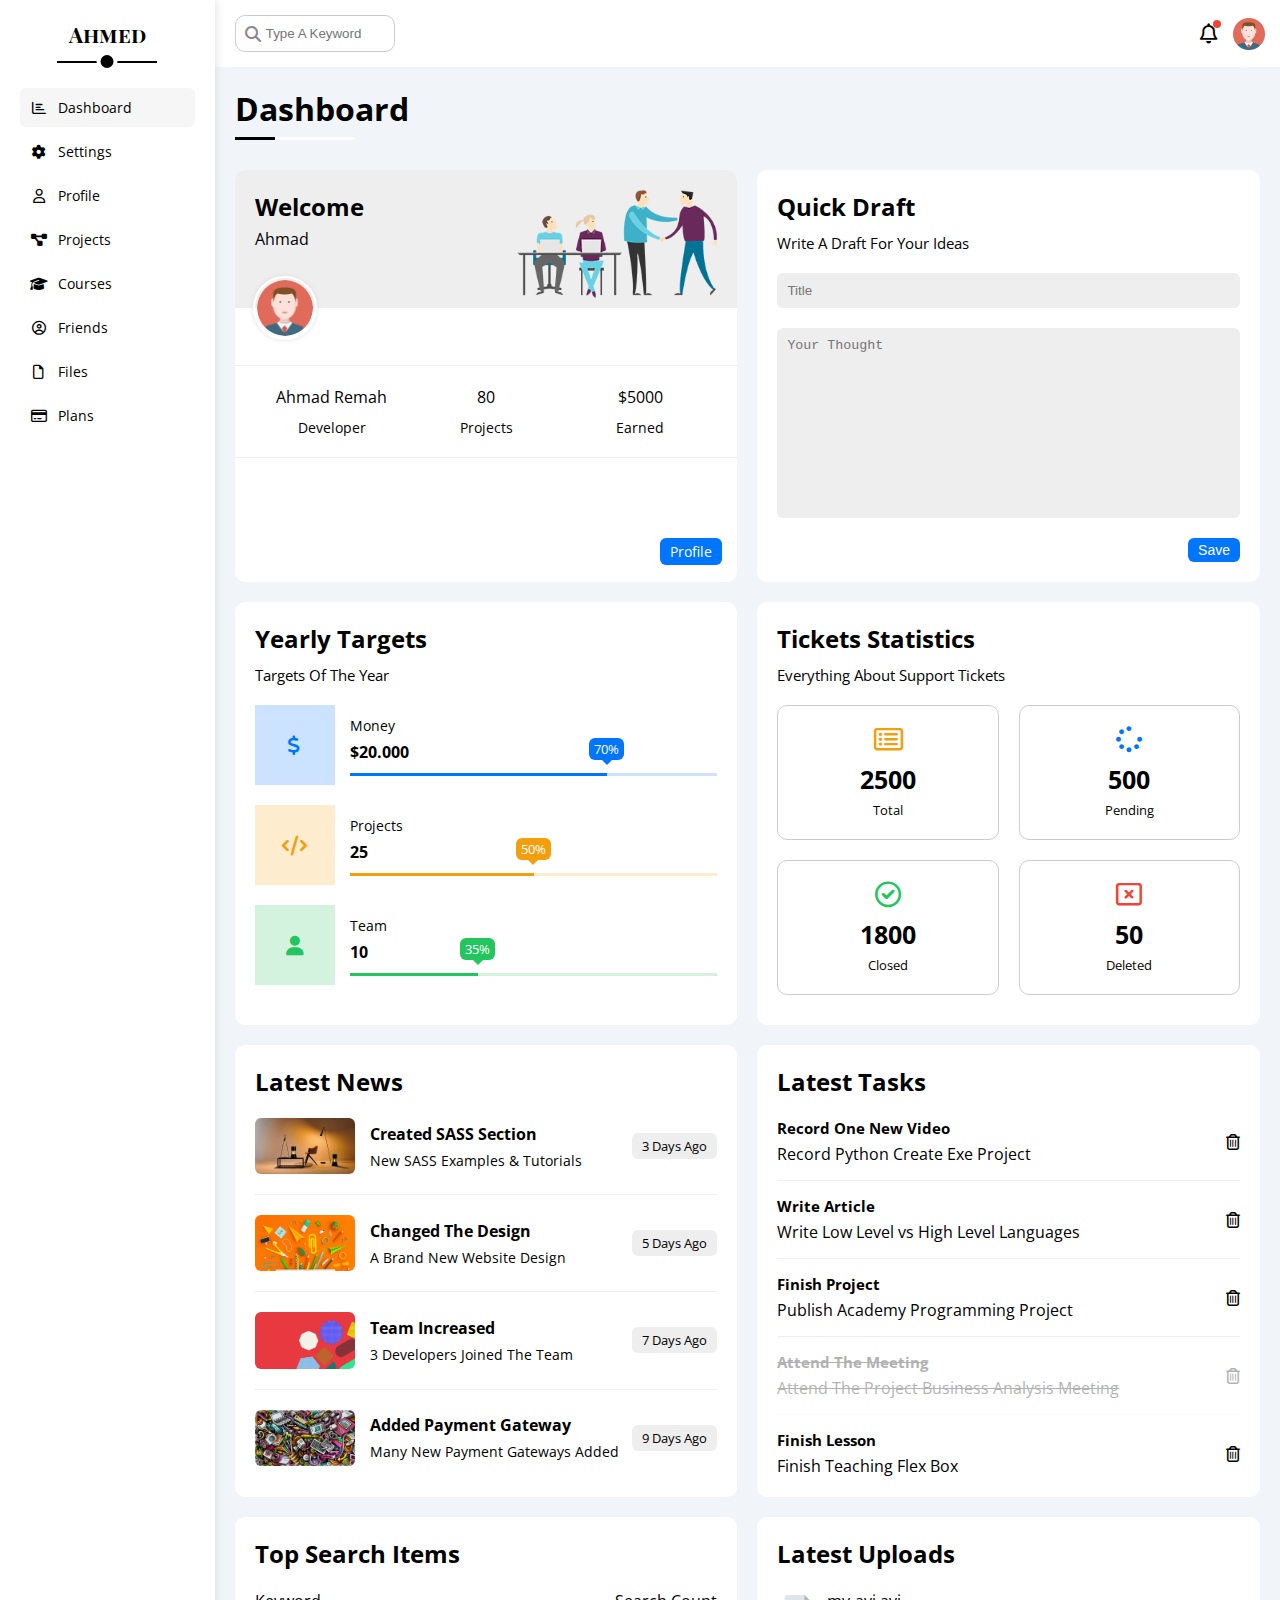
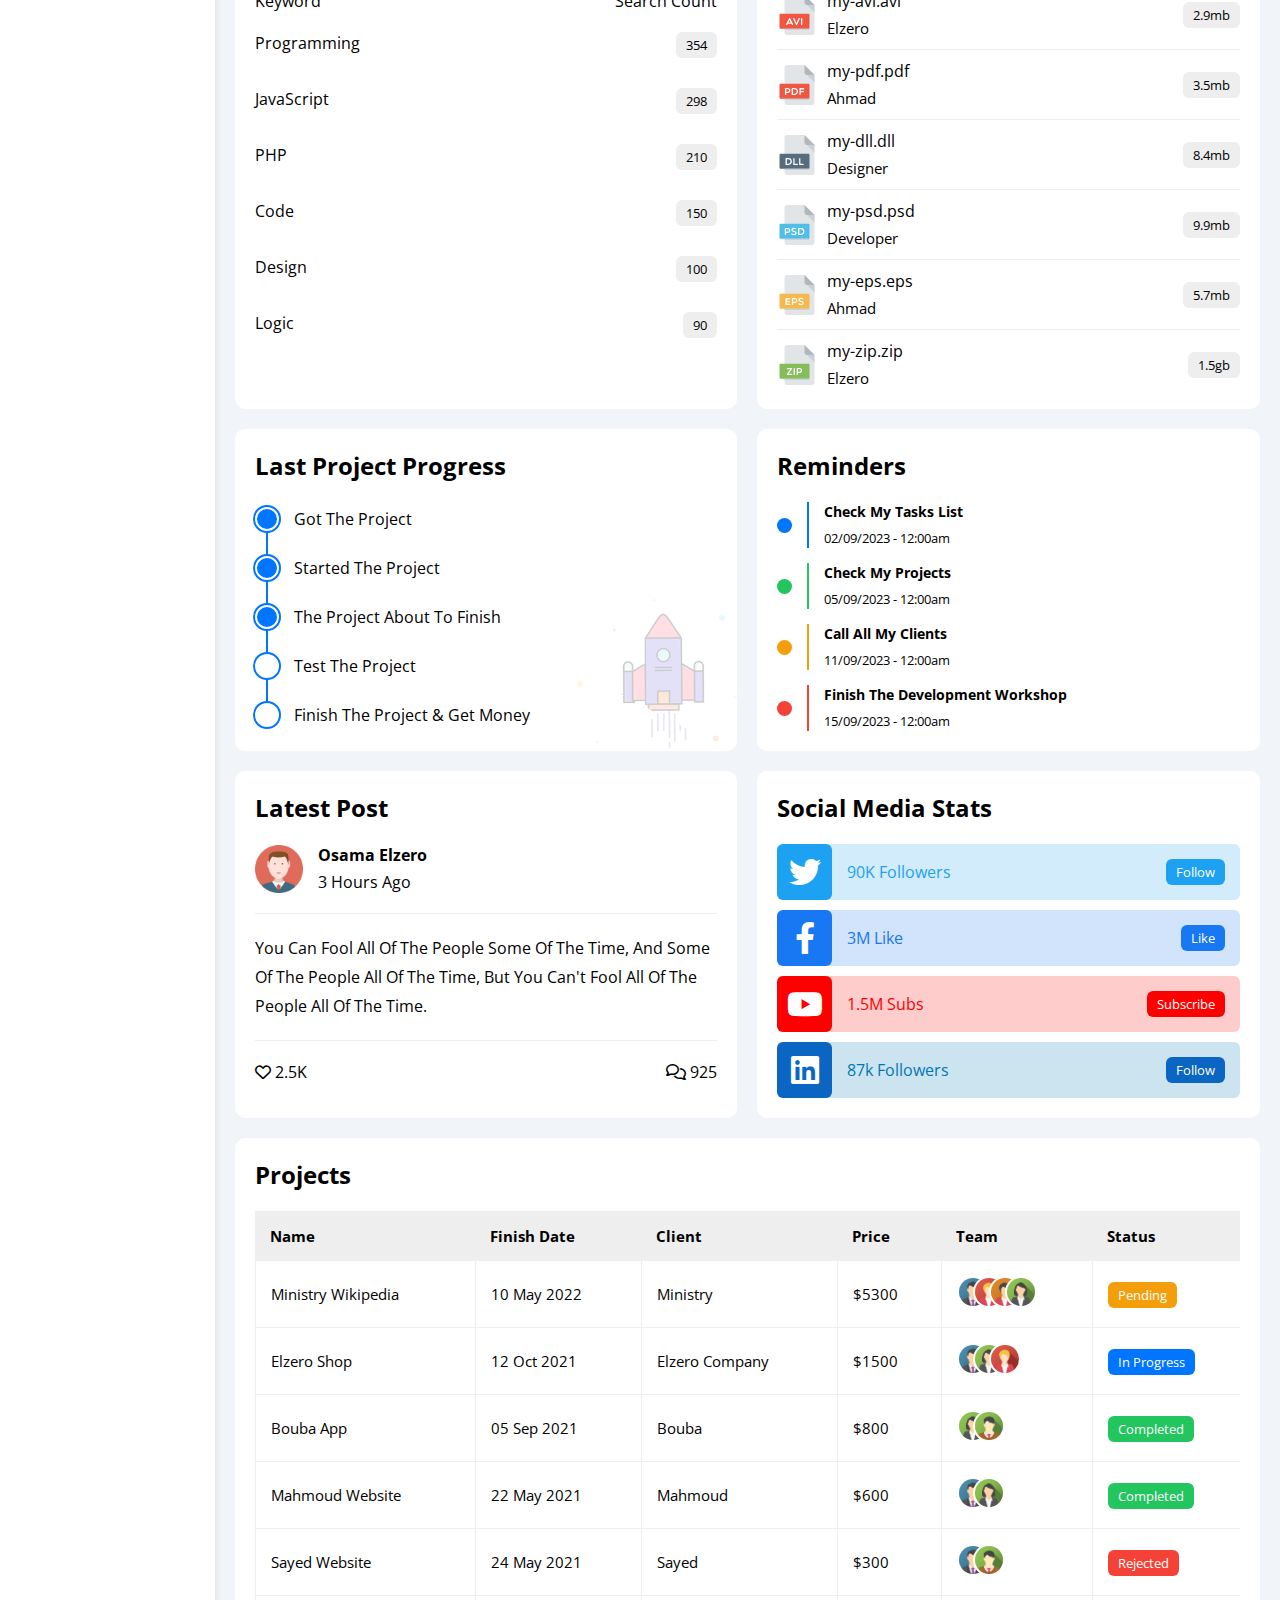
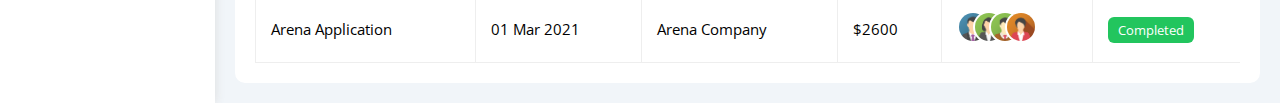
==== index.html @ 99cec1c3 "Update" ====
<!DOCTYPE html>
<html lang="en">
<head>
    <meta charset="UTF-8">
    <meta name="viewport" content="width=device-width, initial-scale=1.0">
    <!-- Font Awesome Library -->
    <link rel="stylesheet" href="css/all.min.css">
    <!-- Framework File -->
    <link rel="stylesheet" href="css/framework.css">
    <!-- Main Template CSS File -->
    <link rel="stylesheet" href="css/master.css">
    <!-- Google Fonts -->
    <link rel="preconnect" href="https://fonts.googleapis.com">
    <link rel="preconnect" href="https://fonts.gstatic.com" crossorigin>
    <link href="https://fonts.googleapis.com/css2?family=Open+Sans:wght@300;500&family=Playfair+Display+SC:ital@0;1&display=swap" rel="stylesheet">
    <title>Dashboard</title>
</head>
<body>
    <div class="page d-flex">
        <div class="sidebar bg-white p-20 p-relative">
            <h3 class="p-relative txt-c mt-0">Ahmed</h3>
            <ul>
                <li>
                    <a href="index.html" class="focus d-flex align-c fs-14 c-black rad-6 p-10">
                        <i class="fa-regular fa-chart-bar fa-fw"></i>
                        <span>Dashboard</span>
                    </a>
                </li>

                <li>
                    <a href="settings.html" class="d-flex align-c fs-14 c-black rad-6 p-10">
                        <i class="fa-solid fa-gear fa-fw"></i>
                        <span>Settings</span>
                    </a>
                </li>

                <li>
                    <a href="profile.html" class="d-flex align-c fs-14 c-black rad-6 p-10">
                        <i class="fa-regular fa-user fa-fw"></i>
                        <span>Profile</span>
                    </a>
                </li>

                <li>
                    <a href="projects.html" class="d-flex align-c fs-14 c-black rad-6 p-10">
                        <i class="fa-solid fa-diagram-project fa-fw"></i>
                        <span>Projects</span>
                    </a>
                </li>

                <li>
                    <a href="courses.html" class="d-flex align-c fs-14 c-black rad-6 p-10">
                        <i class="fa-solid fa-graduation-cap fa-fw"></i>
                        <span>Courses</span>
                    </a>
                </li>

                <li>
                    <a href="friends.html" class="d-flex align-c fs-14 c-black rad-6 p-10">
                        <i class="fa-regular fa-circle-user fa-fw"></i>
                        <span>Friends</span>
                    </a>
                </li>

                <li>
                    <a href="files.html" class="d-flex align-c fs-14 c-black rad-6 p-10">
                        <i class="fa-regular fa-file fa-fw"></i>
                        <span>Files</span>
                    </a>
                </li>

                <li>
                    <a href="plans.html" class="d-flex align-c fs-14 c-black rad-6 p-10">
                        <i class="fa-regular fa-credit-card fa-fw"></i>
                        <span>Plans</span>
                    </a>
                </li>
            </ul>
        </div>

        <div class="content w-full">
            <!-- Start Head -->
            <div class="head between-flex p-15 bg-white">
                <div class="search p-relative">
                    <input class="p-10" type="search" placeholder="Type A Keyword">
                </div>

                <div class="icons d-flex align-c">
                    <span class="noti p-relative">
                        <i class="fa-regular fa-bell fa-lg"></i>
                    </span>
                    <img src="images/avatar.png" alt="">
                </div>
            </div>
            <!-- End Head -->
            <h1 class="p-relative">Dashboard</h1>

            <div class="wrapper d-grid gap-20">
                <!-- Start Welcome Widget -->
                <div class="welcome bg-white rad-10 txt-c-mobile block-mobile">
                    <div class="intro p-20 d-flex space-between bg-eee">
                        <div>
                            <h2 class="m-0">Welcome</h2>
                            <p class="c-gray mt-5">Ahmad</p>
                        </div>
                        <img src="images/welcome.png" alt="" class="hide-mobile">
                    </div>

                    <img src="images/avatar.png" alt="" class="avatar">

                    <div class="body txt-c d-flex block-mobile mt-20 mb-20 p-20">
                        <div>Ahmad Remah
                            <span class="d-block c-gray fs-14 mt-10">Developer</span>
                        </div>
                        <div>80
                            <span class="d-block c-gray fs-14 mt-10">Projects</span>
                        </div>
                        <div>$5000
                            <span class="d-block c-gray fs-14 mt-10">Earned</span>
                        </div>

                    </div>

                    <a href="profile.html" class="visit d-block fs-14 bg-blue c-white w-fit btn-shape">Profile</a>
                </div>
                <!-- End Welcome Widget -->

                <!-- Start Quick Draft Widget -->
                <div class="quick-draft main-format">
                    <h2 class="mt-0 mb-10">Quick Draft</h2>
                    <p class="mt-0 mb-20 c-gray fs-15">Write A Draft For Your Ideas</p>
                    <form>
                        <input class="d-block mb-20 w-full p-10 b-none bg-eee rad-6" type="text" placeholder="Title">
                        <textarea class="d-block mb-20 w-full p-10 b-none bg-eee rad-6" placeholder="Your Thought"></textarea>
                        <input class="save d-block c-white bg-blue b-none fs-14 w-fit btn-shape" type="submit" value="Save">
                    </form>
                </div>
                <!-- End Quick Draft Widget -->

                <!-- Start Targets -->
                <div class="targets main-format">
                    <h2 class="mt-0 mb-10">Yearly Targets</h2>
                    <p class="c-gray fs-15 mt-0 mb-20">Targets Of The Year</p>
                    <div class="target-row money mb-20 c-flex">
                        <div class="icon c-flex">
                            <i class="fa-solid fa-dollar-sign fa-lg c-blue"></i>
                        </div>

                        <div class="details">
                            <span class="fs-14 c-gray">Money</span>
                            <span class="d-block mt-5 mb-10 fw-b">$20.000</span>
                            <div class="progress p-relative">
                                <span class="bg-blue money c-white"  style="width: 70%">
                                    <span class="bg-blue">70%</span>
                                </span>
                            </div>
                        </div>
                    </div>

                    <div class="target-row projects mb-20 c-flex">
                        <div class="icon c-flex">
                            <i class="fa-solid fa-code fa-lg c-orange"></i>
                        </div>

                        <div class="details">
                            <span class="fs-14 c-gray">Projects</span>
                            <span class="d-block mt-5 mb-10 fw-b">25</span>
                            <div class="progress p-relative">
                                <span class="bg-orange projects c-white" style="width: 50%">
                                    <span class="bg-orange">50%</span>
                                </span>
                            </div>
                        </div>
                    </div>

                    <div class="target-row team mb-20 c-flex">
                        <div class="icon c-flex">
                            <i class="fa-solid fa-user fa-lg c-green"></i>
                        </div>

                        <div class="details">
                            <span class="fs-14 c-gray">Team</span>
                            <span class="d-block mt-5 mb-10 fw-b">10</span>
                            <div class="progress p-relative">
                                <span class="bg-green team c-white"  style="width: 35%">
                                    <span class="bg-green">35%</span>
                                </span>
                            </div>
                        </div>
                    </div>
                </div>
                <!-- End Targets -->

                <!-- Start Tickets -->
                <div class="tickets main-format">
                    <h2 class="mt-0 mb-10">Tickets Statistics</h2>
                    <p class="c-gray fs-15 mt-0 mb-20">Everything About Support Tickets</p>
                    <div class="d-flex txt-c f-wrap gap-20 c-gray">
                        <div class="box p-20 rad-10 fs-13">
                        <i class="fa-regular fa-rectangle-list fa-2x mb-10 c-orange"></i>
                            <span class="d-block fs-25 fw-b mb-5 c-black">2500</span>
                            Total
                        </div>

                        <div class="box p-20 rad-10 fs-13">
                        <i class="fa-solid fa-spinner fa-2x mb-10 c-blue"></i>
                            <span class="d-block fs-25 fw-b mb-5 c-black">500</span>
                            Pending
                        </div>

                        <div class="box p-20 rad-10 fs-13">
                        <i class="fa-regular fa-circle-check fa-2x mb-10 c-green"></i>
                            <span class="d-block fs-25 fw-b mb-5 c-black">1800</span>
                            Closed
                        </div>

                        <div class="box p-20 rad-10 fs-13">
                        <i class="fa-regular fa-rectangle-xmark fa-2x mb-10 c-red"></i>
                            <span class="d-block fs-25 fw-b mb-5 c-black">50</span>
                            Deleted
                        </div>

                    </div>
                </div>
                <!-- End Tickets -->

                <!-- Start News -->
                <div class="news main-format txt-c-mobile">
                    <h2 class="mt-0 mb-20">Latest News</h2>
                        <div class="news-row d-flex align-c block-mobile">
                            <img src="images/news-01.png" alt="">
                            <div class="info">
                                <h3>Created SASS Section</h3>
                                <p class="c-gray fs-14 m-0">New SASS Examples & Tutorials</p>
                            </div>
                            <div class="btn-shape bg-eee fs-13 lable">3 Days Ago</div>
                        </div>

                        <div class="news-row d-flex align-c block-mobile">
                            <img src="images/news-02.png" alt="">
                            <div class="info">
                                <h3>Changed The Design</h3>
                                <p class="c-gray fs-14 m-0">A Brand New Website Design</p>
                            </div>
                            <div class="btn-shape bg-eee fs-13 lable">5 Days Ago</div>
                        </div>

                        <div class="news-row d-flex align-c block-mobile">
                            <img src="images/news-03.png" alt="">
                            <div class="info">
                                <h3>Team Increased</h3>
                                <p class="c-gray fs-14 m-0">3 Developers Joined The Team</p>
                            </div>
                            <div class="btn-shape bg-eee fs-13 lable">7 Days Ago</div>
                        </div>

                        <div class="news-row d-flex align-c block-mobile">
                            <img src="images/news-04.png" alt="">
                            <div class="info">
                                <h3>Added Payment Gateway</h3>
                                <p class="c-gray fs-14 m-0">Many New Payment Gateways Added</p>
                            </div>
                            <div class="btn-shape bg-eee fs-13 lable">9 Days Ago</div>
                    </div>
                </div>
                <!-- End News -->

                <!-- Start Tasks -->
                <div class="tasks main-format">
                    <h2 class="mt-0 mb-20">Latest Tasks</h2>
                    <div class="task-row between-flex">
                        <div class="info">
                            <h3 class="mt-0 mb-5 fs-15">Record One New Video</h3>
                            <p class="c-gray m-0">Record Python Create Exe Project</p>
                        </div>
                        <i class="fa-regular fa-trash-can delete"></i>
                    </div>

                    <div class="task-row between-flex">
                        <div class="info">
                            <h3 class="mt-0 mb-5 fs-15">Write Article</h3>
                            <p class="c-gray m-0">Write Low Level vs High Level Languages</p>
                        </div>
                        <i class="fa-regular fa-trash-can delete"></i>
                    </div>

                    <div class="task-row between-flex">
                        <div class="info">
                            <h3 class="mt-0 mb-5 fs-15">Finish Project</h3>
                            <p class="c-gray m-0">Publish Academy Programming Project</p>
                        </div>
                        <i class="fa-regular fa-trash-can delete"></i>
                    </div>

                    <div class="task-row between-flex done">
                        <div class="info">
                            <h3 class="mt-0 mb-5 fs-15">Attend The Meeting</h3>
                            <p class="c-gray m-0">Attend The Project Business Analysis Meeting</p>
                        </div>
                        <i class="fa-regular fa-trash-can delete"></i>
                    </div>

                    <div class="task-row between-flex">
                        <div class="info">
                            <h3 class="mt-0 mb-5 fs-15">Finish Lesson</h3>
                            <p class="c-gray m-0">Finish Teaching Flex Box</p>
                        </div>
                        <i class="fa-regular fa-trash-can delete"></i>
                    </div>
                </div>
                <!-- End Tasks -->

                <!-- Start Top Search -->
                <div class="top-search main-format">
                    <h2 class="mt-0 mb-20">Top Search Items</h2>
                    <div class="items-head c-gray d-flex space-between mb-20">
                        <div class="">Keyword</div>
                        <div class="">Search Count</div>
                    </div>

                    <div class="items d-flex space-between pb-15">
                        <span class="">Programming</span>
                        <span class="btn-shape bg-eee fs-13">354</span>
                    </div>

                    <div class="items d-flex space-between pt-15 pb-15">
                        <span class="">JavaScript</span>
                        <span class="btn-shape bg-eee fs-13">298</span>
                    </div>

                    <div class="items d-flex space-between pt-15 pb-15">
                        <span class="">PHP</span>
                        <span class="btn-shape bg-eee fs-13">210</span>
                    </div>

                    <div class="items d-flex space-between pt-15 pb-15">
                        <span class="">Code</span>
                        <span class="btn-shape bg-eee fs-13">150</span>
                    </div>

                    <div class="items d-flex space-between pt-15 pb-15">
                        <span class="">Design</span>
                        <span class="btn-shape bg-eee fs-13">100</span>
                    </div>

                    <div class="items d-flex space-between pt-15 pb-15">
                        <span class="">Logic</span>
                        <span class="btn-shape bg-eee fs-13">90</span>
                    </div>
                </div>
                <!-- End Top Search -->

                <!-- Start Uploads -->
                <div class="uploads main-format">
                    <h2 class="mt-0 mb-20">Latest Uploads</h2>
                    <ul>
                        <li class="between-flex b-bottom pb-10 mb-10">
                            <div class="d-flex align-c">
                                <img class="mr-10" src="images/avi.svg" alt="">
                                <div class="">
                                    <span class="d-block mb-5">my-avi.avi</span>
                                    <span class="c-gray fs-15">Elzero</span>
                                </div>
                            </div>
                            <div class="btn-shape bg-eee fs-13">2.9mb</div>
                        </li>

                        <li class="between-flex b-bottom pb-10 mb-10">
                            <div class="d-flex align-c">
                                <img class="mr-10" src="images/pdf.svg" alt="">
                                <div class="">
                                    <span class="d-block mb-5">my-pdf.pdf</span>
                                    <span class="c-gray fs-15">Ahmad</span>
                                </div>
                            </div>
                            <div class="btn-shape bg-eee fs-13">3.5mb</div>
                        </li>

                        <li class="between-flex b-bottom pb-10 mb-10">
                            <div class="d-flex align-c">
                                <img class="mr-10" src="images/dll.svg" alt="">
                                <div class="">
                                    <span class="d-block mb-5">my-dll.dll</span>
                                    <span class="c-gray fs-15">Designer</span>
                                </div>
                            </div>
                            <div class="btn-shape bg-eee fs-13">8.4mb</div>
                        </li>

                        <li class="between-flex b-bottom pb-10 mb-10">
                            <div class="d-flex align-c">
                                <img class="mr-10" src="images/psd.svg" alt="">
                                <div class="">
                                    <span class="d-block mb-5">my-psd.psd</span>
                                    <span class="c-gray fs-15">Developer</span>
                                </div>
                            </div>
                            <div class="btn-shape bg-eee fs-13">9.9mb</div>
                        </li>

                        <li class="between-flex b-bottom pb-10 mb-10">
                            <div class="d-flex align-c">
                                <img class="mr-10" src="images/eps.svg" alt="">
                                <div class="">
                                    <span class="d-block mb-5">my-eps.eps</span>
                                    <span class="c-gray fs-15">Ahmad</span>
                                </div>
                            </div>
                            <div class="btn-shape bg-eee fs-13">5.7mb</div>
                        </li>

                        <li class="between-flex">
                            <div class="d-flex align-c">
                                <img class="mr-10" src="images/zip.svg" alt="">
                                <div class="">
                                    <span class="d-block mb-5">my-zip.zip</span>
                                    <span class="c-gray fs-15">Elzero</span>
                                </div>
                            </div>
                            <div class="btn-shape bg-eee fs-13">1.5gb</div>
                        </li>
                    </ul>
                </div>
                <!-- End Uploads -->

                <!-- Start Project Progrees-->
                <div class="proj-prog main-format p-relative">
                    <h2 class="mt-0 mb-20">Last Project Progress</h2>

                    <ul class="p-relative">
                        <li class="mt-25 d-flex align-c done">Got The Project</li>
                        <li class="mt-25 d-flex align-c done">Started The Project</li>
                        <li class="mt-25 d-flex align-c done">The Project About To Finish</li>
                        <li class="mt-25 d-flex align-c current">Test The Project</li>
                        <li class="mt-25 d-flex align-c">Finish The Project & Get Money</li>
                    </ul>

                    <img class="launch-icon hide-mobile" src="images/project.png" alt="">
                </div>
                <!-- End Project Progrees-->

                <!-- Start Reminders -->
                <div class="reminders main-format">
                    <h2 class="mt-0 mb-20">Reminders</h2>
                    
                    <ul class="m-0">
                        <li class="d-flex align-c mb-15">
                            <span class="bg-blue d-block rad-half key mr-15"></span>
                            <div class="pl-15 blue">
                                <p class="fw-b fs-14 mt-0 mb-5">Check My Tasks List</p>
                                <span class="c-gray fs-13">02/09/2023 - 12:00am</span>
                            </div>
                        </li>

                        <li class="d-flex align-c mb-15">
                            <span class="bg-green d-block rad-half key mr-15"></span>
                            <div class="pl-15 green">
                                <p class="fw-b fs-14 mt-0 mb-5">Check My Projects</p>
                                <span class="c-gray fs-13">05/09/2023 - 12:00am</span>
                            </div>
                        </li>
                        
                        <li class="d-flex align-c mb-15">
                            <span class="bg-orange d-block rad-half key mr-15"></span>
                            <div class="pl-15 orange">
                                <p class="fw-b fs-14 mt-0 mb-5">Call All My Clients</p>
                                <span class="c-gray fs-13">11/09/2023 - 12:00am</span>
                            </div>
                        </li>
                        
                        <li class="d-flex align-c">
                            <span class="bg-red d-block rad-half key mr-15"></span>
                            <div class="pl-15 red">
                                <p class="fw-b fs-14 mt-0 mb-5">Finish The Development Workshop</p>
                                <span class="c-gray fs-13">15/09/2023 - 12:00am</span>
                            </div>
                        </li>
                        
                    </ul>
                </div>
                <!-- End Reminders -->

                <!-- Start Last Post -->
                <div class="last-post main-format">
                    <h2 class="mt-0 mb-20">Latest Post</h2>
                    <div class="d-flex align-c">
                        <img class="avatar mr-15" src="images/avatar.png" alt="">
                        <div class="info ml-5">
                            <span class="d-block fw-b mb-5">Osama Elzero</span>
                            <span class="c-gray">3 Hours Ago</span>
                        </div>

                    </div>

                    <div class="content pt-20 pb-20 mt-20 mb-20 txt-c-mobile">
                        You can fool all of the people some of the time, and some of the people all of the time, 
                        but you can't fool all of the people all of the time. 
                    </div>

                    <div class="post-stats between-flex c-gray">
                        <div>
                            <i class="fa-regular fa-heart"></i>
                            <span>2.5K</span>
                        </div>
                        <div>
                            <i class="fa-regular fa-comments"></i>
                            <span>925</span>
                        </div>
                    </div>
                </div>
                <!-- End Last Post -->

                <!-- Start Social Media -->
                <div class="social main-format">
                    <h2 class="mt-0 mb-20">Social Media Stats</h2>
                    <div class="box twitter p-relative between-flex p-15 mb-10 rad-6">
                        <i class="fa-brands fa-twitter fa-2x h-full c-flex c-white rad-6"></i>
                        <span>90K Followers</span>
                        <a class="btn-shape fs-13 c-white" href="">Follow</a>
                    </div>

                    <div class="box facebook p-relative between-flex p-15 mb-10 rad-6">
                        <i class="fa-brands fa-facebook-f fa-2x c-white h-full c-flex rad-6"></i>
                        <span>3M Like</span>
                        <a class="btn-shape fs-13 c-white" href="">Like</a>
                    </div>

                    <div class="box youtube p-relative between-flex p-15 mb-10 rad-6">
                        <i class="fa-brands fa-youtube fa-2x h-full c-flex c-white rad-6"></i>
                        <span>1.5M Subs</span>
                        <a class="btn-shape fs-13 c-white" href="">Subscribe</a>
                    </div>

                    <div class="box linkedin p-relative between-flex p-15 rad-6">
                        <i class="fa-brands fa-linkedin fa-2x h-full c-flex c-white rad-6"></i>
                        <span>87k Followers</span>
                        <a class="btn-shape fs-13 c-white" href="">Follow</a>
                    </div>
                </div>
                <!-- End Social Media -->


            </div>

            <!-- Start Projects Table -->
            <div class="projects main-format m-20">
                <h2 class="mt-0 mb-20">Projects</h2>
                <div class="responsive-table">
                    <table class="fs-15 w-full">
                        <thead>
                            <tr>
                                <td>Name</td>
                                <td>Finish Date</td>
                                <td>Client</td>
                                <td>Price</td>
                                <td>Team</td>
                                <td>Status</td>
                            </tr>
                        </thead>

                        <tbody>
                            <tr>
                                <td>Ministry Wikipedia</td>
                                <td>10 May 2022</td>
                                <td> 	Ministry</td>
                                <td>$5300</td>
                                <td>
                                    <img src="images/team-01.png" alt="">
                                    <img src="images/team-05.png" alt="">
                                    <img src="images/team-04.png" alt="">
                                    <img src="images/team-02.png" alt="">
                                </td>
                                <td>
                                    <span class="label bg-orange c-white btn-shape">Pending</span>
                                </td>
                            </tr>
                            <tr>
                                <td>Elzero Shop</td>
                                <td>12 Oct 2021</td>
                                <td>Elzero Company</td>
                                <td>$1500</td>
                                <td>
                                  <img src="images/team-01.png" alt="" />
                                  <img src="images/team-02.png" alt="" />
                                  <img src="images/team-05.png" alt="" />
                                </td>
                                <td><span class="label btn-shape bg-blue c-white">In Progress</span></td>
                              </tr>
                              <tr>
                                <td>Bouba App</td>
                                <td>05 Sep 2021</td>
                                <td>Bouba</td>
                                <td>$800</td>
                                <td>
                                  <img src="images/team-02.png" alt="" />
                                  <img src="images/team-03.png" alt="" />
                                </td>
                                <td><span class="label btn-shape bg-green c-white">Completed</span></td>
                              </tr>
                              <tr>
                                <td>Mahmoud Website</td>
                                <td>22 May 2021</td>
                                <td>Mahmoud</td>
                                <td>$600</td>
                                <td>
                                  <img src="images/team-01.png" alt="" />
                                  <img src="images/team-02.png" alt="" />
                                </td>
                                <td><span class="label btn-shape bg-green c-white">Completed</span></td>
                              </tr>
                              <tr>
                                <td>Sayed Website</td>
                                <td>24 May 2021</td>
                                <td>Sayed</td>
                                <td>$300</td>
                                <td>
                                  <img src="images/team-01.png" alt="" />
                                  <img src="images/team-03.png" alt="" />
                                </td>
                                <td><span class="label btn-shape bg-red c-white">Rejected</span></td>
                              </tr>
                              <tr>
                                <td>Arena Application</td>
                                <td>01 Mar 2021</td>
                                <td>Arena Company</td>
                                <td>$2600</td>
                                <td>
                                  <img src="images/team-01.png" alt="" />
                                  <img src="images/team-02.png" alt="" />
                                  <img src="images/team-03.png" alt="" />
                                  <img src="images/team-04.png" alt="" />
                                </td>
                                <td><span class="label btn-shape bg-green c-white">Completed</span></td>
                              </tr>
                        </tbody>
                    </table>
                </div>
            </div>
            <!-- End Projects Table -->
        </div>
    </div>
</body>
</html>
---- css/framework.css ----
:root {
  --blue-color: #0075ff;
  --blue-alt-color: #0d69d5;
  --orange-color: #f59e0b;
  --green-color: #22c55e;
  --red-color: #f44336;
  --grey-color: #888;
}

/* Start Box */

.d-flex {
  display: flex;
}

.align-c {
  align-items: center;
}

.space-between {
  justify-content: space-between;
}

.f-wrap {
  flex-wrap: wrap;
}


.d-grid {
  display: grid;
}

.gap-20 {
  gap: 20px;
}

.d-block {
  display: block;
}

.b-bottom {
  border-bottom: 1px solid #eee;
}

@media (max-width: 767px) {
  .block-mobile {
    display: block;
  }

  .hide-mobile {
    display: none;
  }
}
/* End Box */

/* Start Dimensions */
.w-full {
  width: 100%;
}

.h-full {
  height: 100%;
}

.w-fit {
  width: fit-content;
}
/* End Dimensions */

/* Start Color */

.c-black {
  color: black;  
}

.c-white {
  color: white;
}

.c-grey {
  color: #888;
}

.c-orange {
  color: #f59e0b;
}

.c-green {
  color: #22c55e;
}

.c-blue {
  color: #0075ff;
}

.c-red {
  color: #f44336;
}

.bg-white {
  background-color: white;
}

.bg-blue {
  background-color: #0075ff;
}

.bg-orange {
  background-color: #f59e0b;
}

.bg-green {
  background-color: #22c55e;
}

.bg-red {
  background-color: #f44336;
}

.bg-eee {
  background-color: #eee;
}

/* End Color */

/* Start Margins */
.p-10 {
  padding: 10px;
}

.p-15 {
  padding: 15px;
}

.p-20 {
  padding: 20px;
}

.pt-15 {
  padding-top: 15px;
}

.pt-20 {
  padding-top: 20px;
}

.pb-10 {
  padding-bottom: 10px;
}

.pb-15 {
  padding-bottom: 15px;
}

.pb-20 {
  padding-bottom: 20px;
}

.pl-15 {
  padding-left: 15px;
}

.m-0 {
  margin: 0;
}

.m-15 {
  margin: 15px;
}

.m-20 {
  margin: 20px;
}

.mt-0 {
  margin-top: 0;
}

.mt-5 {
  margin-top: 5px;
}

.mt-10 {
  margin-top: 10px;
}

.mt-20 {
  margin-top: 20px;
}

.mt-25 {
  margin-top: 25px;
}

.mr-10 {
  margin-right: 10px;
}

.mr-15 {
  margin-right: 15px;
}

.mb-5 {
  margin-bottom: 5px;
}

.mb-10 {
  margin-bottom: 10px;
}

.mb-15 {
  margin-bottom: 15px;
}

.mb-20 {
  margin-bottom: 20px;
}
/* End Margins */


/* Start Position */
.p-relative {
  position: relative;
}
/* End Position */

/* Start Font */
.txt-c {
  text-align: center;
}

.fw-b {
  font-weight: bold;
}

.fw-n {
  font-weight: normal;
}

.fs-13 {
  font-size: 13px;
}

.fs-14 {
  font-size: 14px;
}

.fs-15 {
  font-size: 15px;
}

.fs-25 {
  font-size: 25px;
}

@media (max-width: 767px) {
  .txt-c-mobile {
    text-align: center;
  }
}
/* End Font */

/* Start Border */
.rad-6 {
  border-radius: 6px;
  -webkit-border-radius: 6px;
  -moz-border-radius: 6px;
  -ms-border-radius: 6px;
  -o-border-radius: 6px;
}

.rad-10 {
  border-radius: 10px;
  -webkit-border-radius: 10px;
  -moz-border-radius: 10px;
  -ms-border-radius: 10px;
  -o-border-radius: 10px;
}

.rad-half {
  border-radius: 50%;
  -webkit-border-radius: 50%;
  -moz-border-radius: 50%;
  -ms-border-radius: 50%;
  -o-border-radius: 50%;
}

.b-none {
  border: none;
}

.border-ccc {
  border: 1px solid #ccc;
}
/* End Border */

/* Start Component */
.c-flex {
  display: flex;
  align-items: center;
  justify-content: center;
}

.between-flex {
  display: flex;
  align-items: center;
  justify-content: space-between;
}

.btn-shape {
  padding: 4px 10px;
  border-radius: 6px;
  -webkit-border-radius: 6px;
  -moz-border-radius: 6px;
  -ms-border-radius: 6px;
  -o-border-radius: 6px;
}

.main-format {
  background-color: white;
  padding: 20px;
  border-radius: 10px;
  -webkit-border-radius: 10px;
  -moz-border-radius: 10px;
  -ms-border-radius: 10px;
  -o-border-radius: 10px;
}
/* End Component */
---- css/master.css ----
:root {
    --blue-color: #0075ff;
    --blue-alt-color: #0d69d5;
    --orange-color: #f59e0b;
    --green-color: #22c55e;
    --red-color: #f44336;
    --grey-color: #888;
}

* {
    box-sizing: border-box;
}

body {
    font-family: "Open Sans", "sans-serif";
    margin: 0;
}

ul {
    list-style: none;
    margin: 0;
    padding: 0;
}

::-webkit-scrollbar {
    width: 10px;
}

::-webkit-scrollbar-track {
    background-color: white;
}

::-webkit-scrollbar-thumb {
    background-color: var(--blue-color)
}

::-webkit-scrollbar-thumb:hover {
    background-color: var(--blue-alt-color);
}

a {
    text-decoration: none;
}

*:focus {
    outline: none;
}

.page {
    background-color: #f1f5f9;
    min-height: 100vh;
}

/* Start Sidebar */

.page .sidebar {
    width: 250px;
    box-shadow: 0 0 10px #ddd;
}

.page .sidebar > h3 {
    font-family: 'Playfair Display SC', serif;
    margin-bottom: 40px;
    font-size: 21px;
}

.page .sidebar > h3::before,
.page .sidebar > h3::after  {
    content: '';
    position: absolute;
    left: 50%;
    transform: translateX(-50%);
    -webkit-transform: translateX(-50%);
    -moz-transform: translateX(-50%);
    -ms-transform: translateX(-50%);
    -o-transform: translateX(-50%);
    background-color: black;
}

.page .sidebar > h3::before {
    width: 100px;
    height: 2px;
    bottom: -15px;
}

.page .sidebar > h3::after {
    width: 13px;
    height: 13px;
    bottom: -24px;
    border: solid white 4px;
    border-radius: 50%;
    -webkit-border-radius: 50%;
    -moz-border-radius: 50%;
    -ms-border-radius: 50%;
    -o-border-radius: 50%;
}

.page .sidebar ul li a {
    margin-bottom: 5px;
    transition: 0.3s;
    -webkit-transition: 0.3s;
    -moz-transition: 0.3s;
    -ms-transition: 0.3s;
    -o-transition: 0.3s;
}

.page .sidebar ul li a.focus,
.page .sidebar ul li a:hover  {
    background-color: #f6f6f6;
}

.page .sidebar ul li span {
    margin-left: 10px;
    font-size: 14px;
}

@media (max-width: 767px) {
    .page .sidebar {
        width: 62px;
        padding: 10px;
    }

    .page .sidebar > h3 {
        font-size: 12px;
        margin-bottom: 15px;
    }

    .page .sidebar > h3::before,
    .page .sidebar > h3::after {
        display: none;
    }

    .page .sidebar ul li span {
        display: none;
    }
}

/* End Sidebar */

/* Start Content */
.content {
    overflow: hidden;
}

.content .search::before {
    content: "\f002";
    font-weight: 900;
    font-family: var(--fa-style-family-classic);
    position: absolute;
    top: 50%;
    left: 15px;
    font-style: 14px;
    color: var(--grey-color);
    transform: translateY(-50%);
    -webkit-transform: translateY(-50%);
    -moz-transform: translateY(-50%);
    -ms-transform: translateY(-50%);
    -o-transform: translateY(-50%);
}

.content .search input {
    border: 1px #ccc solid;
    padding-left: 30px;
    margin-left: 5px;
    width: 160px;
    transition: width 0.3s;
    border-radius: 10px;
    -webkit-border-radius: 10px;
    -moz-border-radius: 10px;
    -ms-border-radius: 10px;
    -o-border-radius: 10px;
    -webkit-transition: width 0.3s;
    -moz-transition: width 0.3s;
    -ms-transition: width 0.3s;
    -o-transition: width 0.3s;
}

.content .search input:focus {
    width: 200px;
}

.content .search input:focus::placeholder {
    opacity: 0;
}

.head .icons .noti::before {
    content: '';
    position: absolute;
    width: 8px;
    height: 8px;
    top: -3px;
    right: -3px;
    background-color: var(--red-color);
    border-radius: 50%;
    -webkit-border-radius: 50%;
    -moz-border-radius: 50%;
    -ms-border-radius: 50%;
    -o-border-radius: 50%;
}

.head .icons img {
    width: 32px;
    height: 32px;
    margin-left: 15px;
}

.page h1 {
    margin: 20px 20px 40px;
}

.page h1::before,
.page h1::after {
    content: '';
    position: absolute;
    height: 3px;
    bottom: -10px;
    left: 0;
}

.page h1::before {
    background-color: white;
    width: 120px;
}

.page h1::after {
    background-color: black;
    width: 40px;
}

.wrapper {
    grid-template-columns: repeat(auto-fill, minmax(450px, 1fr));
    margin: 0 20px;
}

@media (max-width: 767px) {
    .wrapper {
        grid-template-columns: minmax(200px, 1fr);
        margin: 0 10px;
        gap: 10px;
    }
}

/* End Content */

/* Start Welcome Widget */
.welcome {
    overflow: hidden;
}

.welcome .intro img {
    width: 200px;
    margin-bottom: -10px;
}

.welcome .avatar {
    width: 64px;
    border: 2px solid white;
    border-radius: 50%;
    margin: -32px 0 0 18px;
    padding: 2px;
    box-shadow: 0 0 5px #ddd;
}

.welcome .body {
    border-top: 1px solid #eee;
    border-bottom: 1px solid #eee;
}

.welcome .body > div {
    flex: 1;
}

.welcome .visit {
    margin: 80px 15px 15px auto;
    transition: 0.3s;
    -webkit-transition: 0.3s;
    -moz-transition: 0.3s;
    -ms-transition: 0.3s;
    -o-transition: 0.3s;
}

.welcome .visit:hover {
    background-color: var(--blue-alt-color);
}

@media (max-width: 767px) {
    .welcome .intro {
        padding-bottom: 30px;
    }

    .welcome .avatar {
        margin-left: 0;
    }

    .welcome .body > div:not(:last-child) {
        margin-bottom: 20px;
    }
}
/* End Welcome Widget */

/* Start Quick Draft Widget */
.quick-draft textarea {
    resize: none;
    min-height: 190px;
}

.quick-draft .save {
    margin-left: auto;
    cursor: pointer;
    transition: 0.3s;
    -webkit-transition: 0.3s;
    -moz-transition: 0.3s;
    -ms-transition: 0.3s;
    -o-transition: 0.3s;
}

.quick-draft .save:hover {
    background-color: var(--blue-alt-color);
}
/* End Quick Draft Widget */

/* Start Targets */
.targets .target-row .icon {
    width: 80px;
    height: 80px;
    margin-right: 15px;
}

.targets .details {
    flex: 1;
}

.targets .details .progress {
    height: 3px;
}

.targets .details .progress > span {
    position: absolute;
    left: 0;
    top: 0;
    height: 100%;
}

.targets .details .progress > span span {
    position: absolute;
    padding: 2px 5px;
    bottom: 16px;
    right: -17px;
    font-size: 13px;
    border-radius: 6px;
    -webkit-border-radius: 6px;
    -moz-border-radius: 6px;
    -ms-border-radius: 6px;
    -o-border-radius: 6px;
}

.targets .details .progress > span span::after {
    content: '';
    position: absolute;
    bottom: -15px;
    left: 50%;
    border: 10px solid;
    border-color: transparent transparent transparent;
    transform: translateX(-50%);
    -webkit-transform: translateX(-50%);
    -moz-transform: translateX(-50%);
    -ms-transform: translateX(-50%);
    -o-transform: translateX(-50%);
}

.targets .details .progress > .money span::after {
    border-top-color: var(--blue-color);
}

.targets .details .progress > .projects span::after {
    border-top-color: var(--orange-color);
}

.targets .details .progress > .team span::after {
    border-top-color: var(--green-color);
}

.money .icon,
.money .progress {
    background-color: rgb(0 117 255 / 20%);
}

.projects .icon,
.projects .progress {
    background-color: rgb(245 158 11 / 20%);
}

.team .icon,
.team .progress {
    background-color: rgb(34 197 94 / 20%);
}
/* End Targets */

/* Start Tickets */
.tickets .box {
    border: solid 1px #ccc;
    width: calc(50% - 10px);
    transition: 0.3s;
    -webkit-transition: 0.3s;
    -moz-transition: 0.3s;
    -ms-transition: 0.3s;
    -o-transition: 0.3s;
}

.tickets .box:hover {
    border-color: #acaaaa;
}

@media (max-width: 767px) {
    .tickets .box {
        width: 100%;
    }
}
/* End Tickets */

/* Start News */
.news h2 {
    text-align: start;
}

.news .news-row:not(:last-of-type) {
    margin-bottom: 20px;
    border-bottom: 1px solid #eee;
    padding-bottom: 20px;
}

.news .news-row img {
    width: 100px;
    margin-right: 15px;
    border-radius: 6px;
    -webkit-border-radius: 6px;
    -moz-border-radius: 6px;
    -ms-border-radius: 6px;
    -o-border-radius: 6px;
}

.news .info {
    flex-grow: 1;
}

.news .news-row h3 {
    margin: 0 0 6px;
    font-size: 16px;
}

@media (max-width: 767px) {
    .news .news-row img {
        margin: 0;
    }

    .news .news-row .lable {
        width: fit-content;
        margin: 10px auto;
    }
}
/* End News */

/* Start Tasks */
.tasks .task-row:not(:last-of-type) {
    border-bottom: 1px solid #eee;
    padding-bottom: 15px;
    margin-bottom: 15px;
}

.tasks .info {
    flex-grow: 1;
}

.tasks .done {
    opacity: 0.3;
}

.tasks .done h3,
.tasks .done p {
    text-decoration: line-through;
}

.tasks .delete {
    cursor: pointer;
    margin-left: 1px;
    transition: 0.3s;
    -webkit-transition: 0.3s;
    -moz-transition: 0.3s;
    -ms-transition: 0.3s;
    -o-transition: 0.3s;
}

.tasks .delete:hover {
    color: var(--red-color);

}
/* End Tasks */

/* Start Uploads */
.uploads ul li img {
    width: 40px;
}
/* End Uploads */

/* Start Project Progress */
.proj-prog ul::before {
    content: '';
    position: absolute;
    width: 2px;
    height: 100%;
    background-color: var(--blue-color);
    left: 11px;
}

.proj-prog ul li::before {
    content: '';
    display: block;
    width: 20px;
    height: 20px;
    border-radius: 50%;
    border: 2px solid white;
    background-color: white;
    outline: 2px solid var(--blue-color);
    margin-right: 15px;
    z-index: 1;

}

.proj-prog ul li.done::before {
    background-color: var(--blue-color);
}

.proj-prog ul li.current::before {
    animation: change-color 0.8s infinite alternate;
    -webkit-animation: change-color 0.8s infinite alternate;
}

.proj-prog .launch-icon {
    width: 160px;
    opacity: 0.2;
    position: absolute;
    bottom: 0;
    right: 0;
}
/* End Project Progress */


/* Start Reminders */
.reminders ul li .key {
    width: 15px;
    height: 15px;
}

.reminders ul li .blue {
    border-left: solid 2px var(--blue-color);
}

.reminders ul li .green {
    border-left: solid 2px var(--green-color);
}

.reminders ul li .orange {
    border-left: solid 2px var(--orange-color);
}

.reminders ul li .red {
    border-left: solid 2px var(--red-color);
}
/* End Reminders */

/* Start Last Post */
.last-post .avatar {
    width: 48px;
    height: 48px;
}

.last-post .content {
    border-top: 1px solid #eee;
    border-bottom: 1px solid #eee;
    font-size: 16px;
    text-transform: capitalize;
    line-height: 1.8;
}
/* End Last Post */

/* Start Social */
.social .box {
    padding-left: 70px;
}

.social .box i {
    position: absolute;
    left: 0;
    top: 0;
    width: 55px;
    transition: 0.3s;
    -webkit-transition: 0.3s;
    -moz-transition: 0.3s;
    -ms-transition: 0.3s;
    -o-transition: 0.3s;
}

.social .box:hover i {
    transform: rotate(5deg);
    -webkit-transform: rotate(5deg);
    -moz-transform: rotate(5deg);
    -ms-transform: rotate(5deg);
    -o-transform: rotate(5deg);
}

.social .twitter i,
.social .twitter a {
    background-color: #1da1f2;
}

.social .twitter {
    background-color: rgb(29 161 242 / 20%);
    color: #1da1f2;
}

.social .facebook i,
.social .facebook a {
    background-color: #1877f2;
}

.social .facebook {
    background-color: rgb(24 119 242 / 20%);
    color: #1877f2;
}

.social .youtube i,
.social .youtube a {
    background-color: #ff0000;
}

.social .youtube {
    background-color: rgb(255 0 0 / 20%);
    color: #ff0000;
}

.social .linkedin i,
.social .linkedin a {
    background-color: #0a66c2;
}

.social .linkedin {
    background-color: rgb(0 119 181 / 20%);
    color: #0077b5;
  }
/* End Social */

/* Start Projects Table */
.projects .responsive-table {
    overflow-x: auto;
}

.projects table {
    min-width: 1000px;
    border-spacing: 0;
}

.projects thead td {
    background-color: #eee;
    font-weight: bold;
}

.projects table td {
    padding: 15px;
}

.projects tbody td {
    border-bottom: solid 1px #eee;
    border-left: solid 1px #eee;
    transition: 0.3s;
    -webkit-transition: 0.3s;
    -moz-transition: 0.3s;
    -ms-transition: 0.3s;
    -o-transition: 0.3s;
}

.projects tbody tr td:last-child {
    border-right: 1px solid #eee;
}

.projects tbody tr:hover td {
    background-color: #faf7f7;
}

.projects table img {
    width: 32px;
    height: 32px;
    background-color: #fff;
    padding: 2px;
    border-radius: 50%;
    -webkit-border-radius: 50%;
    -moz-border-radius: 50%;
    -ms-border-radius: 50%;
    -o-border-radius: 50%;
}

.projects table img:not(:first-child) {
    margin-left: -20px;
}

.projects table .label {
    font-size: 13px;
}
/* End Projects Table */

/* Start Settings */
.settings-page {
    grid-template-columns: repeat(auto-fill, minmax(500px, 1fr));
}

@media (max-width: 767px) {
    .settings-page {
        grid-template-columns: minmax(100px, 1fr);
        gap: 10px;
        margin: 0 10px;
    }
}

.settings-page .close-message {
    resize: none;
    border: 1px solid #ccc;
    min-height: 150px;
}

.settings-page .email {
    display: inline-flex;
    width: calc(100% - 80px);
}

.settings-page .sec-box {
    padding-bottom: 15px;
}

.settings-page .sec-box:not(:last-of-type) {
    border-bottom: 1px solid #eee;
}

.settings-page :disabled {
    cursor: no-drop;
    background-color: #f0f4f8;
    color: #bbb;
}

.settings-page .social-boxes i {
    width: 40px;
    height: 40px;
    border: 1px solid #ddd;
    border-right: none;
    background-color: #f6f6f6;
    border-radius: 6px 0 0 6px;
    -webkit-border-radius: 6px 0 0 6px;
    -moz-border-radius: 6px 0 0 6px;
    -ms-border-radius: 6px 0 0 6px;
    -o-border-radius: 6px 0 0 6px;
    transition: 0.3s;
    -webkit-transition: 0.3s;
    -moz-transition: 0.3s;
    -ms-transition: 0.3s;
    -o-transition: 0.3s;
}


.settings-page .social-boxes input {
    height: 40px;
    background-color: #f6f6f6;
    border: 1px solid #ddd;
    padding-left: 10px;
    border-radius: 6px 6px;
    -webkit-border-radius: 0 6px 6px 0;
    -moz-border-radius: 6px 6px;
    -ms-border-radius: 6px 6px;
    -o-border-radius: 6px 6px;
}

.settings-page .social-boxes > div:focus-within i {
    color: black;
}

.widgets-control .control label {
    padding-left: 30px;
    cursor: pointer;
    position: relative;

}

.widgets-control .control label::before,
.widgets-control .control label::after {
    position: absolute;
    left: 0;
    top: 50%;
    margin-top: -8px;
    border-radius: 4px;
    -webkit-border-radius: 4px;
    -moz-border-radius: 4px;
    -ms-border-radius: 4px;
    -o-border-radius: 4px;
    transition: 0.3s;
    -webkit-transition: 0.3s;
    -moz-transition: 0.3s;
    -ms-transition: 0.3s;
    -o-transition: 0.3s;
}

.widgets-control .control label::before {
    content: '';
    border: 2px solid var(--grey-color);
    width: 14px;
    height: 14px;
}

.widgets-control .control label::after {
    background-color: var(--blue-color);
    font-family: var(--fa-style-family-classic);
    content: '\f00c';
    display: flex;
    align-items: center;
    justify-content: center;
    font-weight: 900;
    color: white;
    font-size: 12px;
    width: 18px;
    height: 18px;
    transform: scale(0) rotate(360deg);
    -webkit-transform: scale(0) rotate(360deg);
    -moz-transform: scale(0) rotate(360deg);
    -ms-transform: scale(0) rotate(360deg);
    -o-transform: scale(0) rotate(360deg);

}

.widgets-control .control input[type="checkbox"]:checked + label::after {
    transform: scale(1);
    -webkit-transform: scale(1);
    -moz-transform: scale(1);
    -ms-transform: scale(1);
    -o-transform: scale(1);
}  

.widgets-control .control label:hover::before {
    border-color: var(--blue-color);
}

.widgets-control .control input[type="checkbox"] {
    appearance: none;
    -webkit-appearance: none;
}

.backup-control input[type="radio"] {
    appearance: none;
    -webkit-appearance: none;
}

.backup-control .date label {
    position: relative;
    padding-left: 30px;
    cursor: pointer;
}

.backup-control .date label::before,
.backup-control .date label::after {
    content: '';
    position: absolute;
    margin-top: -11px;
    border-radius: 50%;
    -webkit-border-radius: 50%;
    -moz-border-radius: 50%;
    -ms-border-radius: 50%;
    -o-border-radius: 50%;
    transition: 0.3s;
    -webkit-transition: 0.3s;
    -moz-transition: 0.3s;
    -ms-transition: 0.3s;
    -o-transition: 0.3s;
}

.backup-control .date label::before {
    width: 18px;
    height: 18px;
    top: 50%;
    left: 0;
    border: 2px solid var(--grey-color);
}

.backup-control .date label::after {
    top: 16px;
    left: 5px;
    width: 12px;
    height: 12px;
    background-color: var(--blue-color);
    transform: scale(0);
    -webkit-transform: scale(0);
    -moz-transform: scale(0);
    -ms-transform: scale(0);
    -o-transform: scale(0);
}

.backup-control .date input[type="radio"]:checked + label::before {
    border-color: var(--blue-color);
}

.backup-control .date input[type="radio"]:checked + label::after {
    transform: scale(1);
    -webkit-transform: scale(1);
    -moz-transform: scale(1);
    -ms-transform: scale(1);
    -o-transform: scale(1);
}

.servers {
    border-top: 1px solid #eee;
    padding-top: 20px;
}

.servers .server {
    border: 2px solid #eee;
    transition: 0.3s;
    -webkit-transition: 0.3s;
    -moz-transition: 0.3s;
    -ms-transition: 0.3s;
    -o-transition: 0.3s;
}

@media (max-width: 767px) {
    .servers {
        flex-direction: column;
    }

    .servers .server {
        margin-bottom: 10px;
    }
}

.servers .server label {
    cursor: pointer;
}

.servers input[type="radio"]:checked + .server {
    border-color: var(--blue-color);
    color: var(--blue-color);
}

.toggle-check {
    appearance: none;
    -webkit-appearance: none;
    display: none;
}

.toggle-switch {
    background-color: #ccc;
    width: 78px;
    height: 32px;
    border-radius: 16px;
    position: relative;
    transition: 0.3s;
    cursor: pointer;
}

.toggle-switch::before {
    content: '\f00d';
    font-weight: 900;
    font-family: var(--fa-style-family-classic);
    background-color: white;
    width: 24px;
    height: 24px;
    position: absolute;
    border-radius: 50%;
    top: 4px;
    left: 4px;
    display: flex;
    align-items: center;
    justify-content: center;
    color: #aaa;
    transition: 0.3s;
    -webkit-transition: 0.3s;
    -moz-transition: 0.3s;
    -ms-transition: 0.3s;
    -o-transition: 0.3s;
}

.toggle-check:checked + .toggle-switch {
    background-color: var(--blue-color);

}

.toggle-check:checked + .toggle-switch::before {
    left: 50px;
    content: '\f00c';
    color: var(--blue-color);
}


/* End Settings */

/* Start Profile */

@media (max-width: 767px) {
    .profile-page .overview {
        flex-direction: column;
    } 
}

.profile-page .avatar-box {
    width: 300px;
}

@media (min-width: 768px) {
    .profile-page .avatar-box {
        border-right: 1px solid #eee;
    }
}

.profile-page .avatar-box > img {
    width: 120px;
    height: 120px;
}

.profile-page .avatar-box .level {
    height: 6px;
    overflow: hidden;
    width: 60%;
    margin: auto;
}

.profile-page .avatar-box .level span {
    position: absolute;
    left: 0;
    top: 0;
    height: 100%;
    background: var(--blue-color);
    border-radius: 6px;
    -webkit-border-radius: 6px;
    -moz-border-radius: 6px;
    -ms-border-radius: 6px;
    -o-border-radius: 6px;
}

.profile-page .info-box .box:not(:last-child) {
    border-bottom: 1px solid #eee;
    transition: 0.3s;
    -webkit-transition: 0.3s;
    -moz-transition: 0.3s;
    -ms-transition: 0.3s;
    -o-transition: 0.3s;
}

.profile-page .info-box .box:hover {
    background-color: #f9f9f9;
}

@media (min-width: 768px) {
    .profile-page .info-box .box:hover:first-child {
        border-radius: 0 10px 0 0;
        -webkit-border-radius: 0 10px 0 0;
        -moz-border-radius: 0 10px 0 0;
        -ms-border-radius: 0 10px 0 0;
        -o-border-radius: 0 10px 0 0;
    }

    .profile-page .info-box .box:hover:last-child {
        border-radius: 0 0 10px 0;
        -webkit-border-radius: 0 0 10px 0;
        -moz-border-radius: 0 0 10px 0;
        -ms-border-radius: 0 0 10px 0;
        -o-border-radius: 0 0 10px 0;
    }
}

@media (max-width: 767px) {
    .profile-page .info-box .box:hover:last-child {
        border-radius: 0 0 10px 10px;
        -webkit-border-radius: 0 0 10px 10px;
        -moz-border-radius: 0 0 10px 10px;
        -ms-border-radius: 0 0 10px 10px;
        -o-border-radius: 0 0 10px 10px;
    }
}

.profile-page .info-box .box > div {
    min-width: 250px;
    padding: 10px 0 0;
}


/* ----------------------------- */
.profile-page .other-data .my-skills {
    flex-grow: 1;
}

.profile-page .other-data .my-skills ul li {
    padding: 10px 0;
}

.profile-page .other-data .my-skills ul li:not(:last-child) {
    border-bottom: 1.5px solid #eee;
}

.profile-page .other-data .my-skills ul li span {
    background-color: #eee;
    display: inline-flex;
    padding: 4px 10px;
    font-size: 14px;
    border-radius: 6px;
    margin-bottom: 5px;
    -webkit-border-radius: 6px;
    -moz-border-radius: 6px;
    -ms-border-radius: 6px;
    -o-border-radius: 6px;
}

.profile-page .other-data .my-skills ul li span:not(:last-child) {
    margin-right: 1px;
}

.profile-page .info-box .toggle-switch {
    height: 20px;
}

@media (max-width: 767px) {
    .profile-page .info-box .toggle-switch {
        margin: auto;
    }

    .profile-page .info-box .box > div {
        width: 100%;
    }
}

.profile-page .info-box .toggle-switch::before {
    height: 12px;
    width: 12px;
    font-size: 8px;
}

.profile-page .info-box .toggle-check:checked + .toggle-switch::before {
    left: 62px;
}


.latest-activities {
    flex-grow: 1.5;
}

.latest-activities .activity:not(:last-of-type) {
    border-bottom: 1px solid #eee;
    padding-bottom: 20px;
    margin-bottom: 20px;
}

.latest-activities .activity img {
    width: 64px;
    height: 64px;
    margin-right: 10px;
}

.latest-activities .activity .date {
    text-align: end;
    margin-left: auto;
}
/* End Profile */

/* Start Projects */
.projects-page {
    grid-template-columns: repeat(auto-fill, minmax(500px, 1fr));
}

.projects-page .project {

}

.projects-page .project .date {
    position: absolute;
    top: 10px;
    right: 10px;
}

.projects-page .project .team {
    position: relative;
    min-height: 80px;
}

.projects-page .project .team a {
    position: absolute;
    bottom: 0;
    left: 0;
}

.projects-page .project .team a:hover {
    z-index: 10;
}

.projects-page .project .team a:nth-child(2) {
    left: 25px;
}

.projects-page .project .team a:nth-child(3) {
    left: 50px;
}

.projects-page .project .team a:nth-child(4) {
    left: 75px;
}

.projects-page .project .team a:nth-child(5) {
    left: 100px;
}

.projects-page .project .team img {
    width: 40px;
    height: 40px;
    border: 2px solid white;
    border-radius: 50%;
    -webkit-border-radius: 50%;
    -moz-border-radius: 50%;
    -ms-border-radius: 50%;
    -o-border-radius: 50%;
}

.projects-page .project .do {
    justify-content: flex-end;
    border-top: 1px solid #eee;
    margin-top: 15px;
    padding-top: 15px;
}

.projects-page .project .do span {
    margin-left: 5px;
    padding: 3px 8px;
}

.projects-page .project .info {
    border-top: 1px solid #eee;
    margin-top: 15px;
    padding-top: 15px;
}

.projects-page .project .info .prog {
    position: relative;
    height: 8px;
    width: 250px;
    border-radius: 6px;
    -webkit-border-radius: 6px;
    -moz-border-radius: 6px;
    -ms-border-radius: 6px;
    -o-border-radius: 6px;
}

.projects-page .project .info .prog span {
    position: absolute;
    top: 0;
    left: 0;
    height: 100%;
    border-radius: 6px;
    -webkit-border-radius: 6px;
    -moz-border-radius: 6px;
    -ms-border-radius: 6px;
    -o-border-radius: 6px;
}
/* End Projects */

/* Start Courses */
.courses-page {
    grid-template-columns: repeat(auto-fill, minmax(300px, 1fr));
}

.courses-page .course {
    overflow: hidden;
}

.courses-page .course .cover {
    max-width: 100%;
}

.courses-page .course .instructor {
    position: absolute;
    top: 20px;
    left: 20px;
    width: 64px;
    height: 64px;
    border: 2px solid white;
    border-radius: 50%;
    -webkit-border-radius: 50%;
    -moz-border-radius: 50%;
    -ms-border-radius: 50%;
    -o-border-radius: 50%;
}

.courses-page .course .description {
    line-height: 1.6;
}

.courses-page .course .info {
    border-top: 1px solid #eee;
}

.courses-page .course .info .title {
    position: absolute;
    top: -13px;
    left: 50%;
    transform: translateX(-50%);
    -webkit-transform: translateX(-50%);
    -moz-transform: translateX(-50%);
    -ms-transform: translateX(-50%);
    -o-transform: translateX(-50%);
}
/* End Courses */


/* Start Animations */
@keyframes change-color {
    from {
        background-color: white;
    }

    to {
        
        background-color: var(--blue-color);
    }
}
/* End Animations */
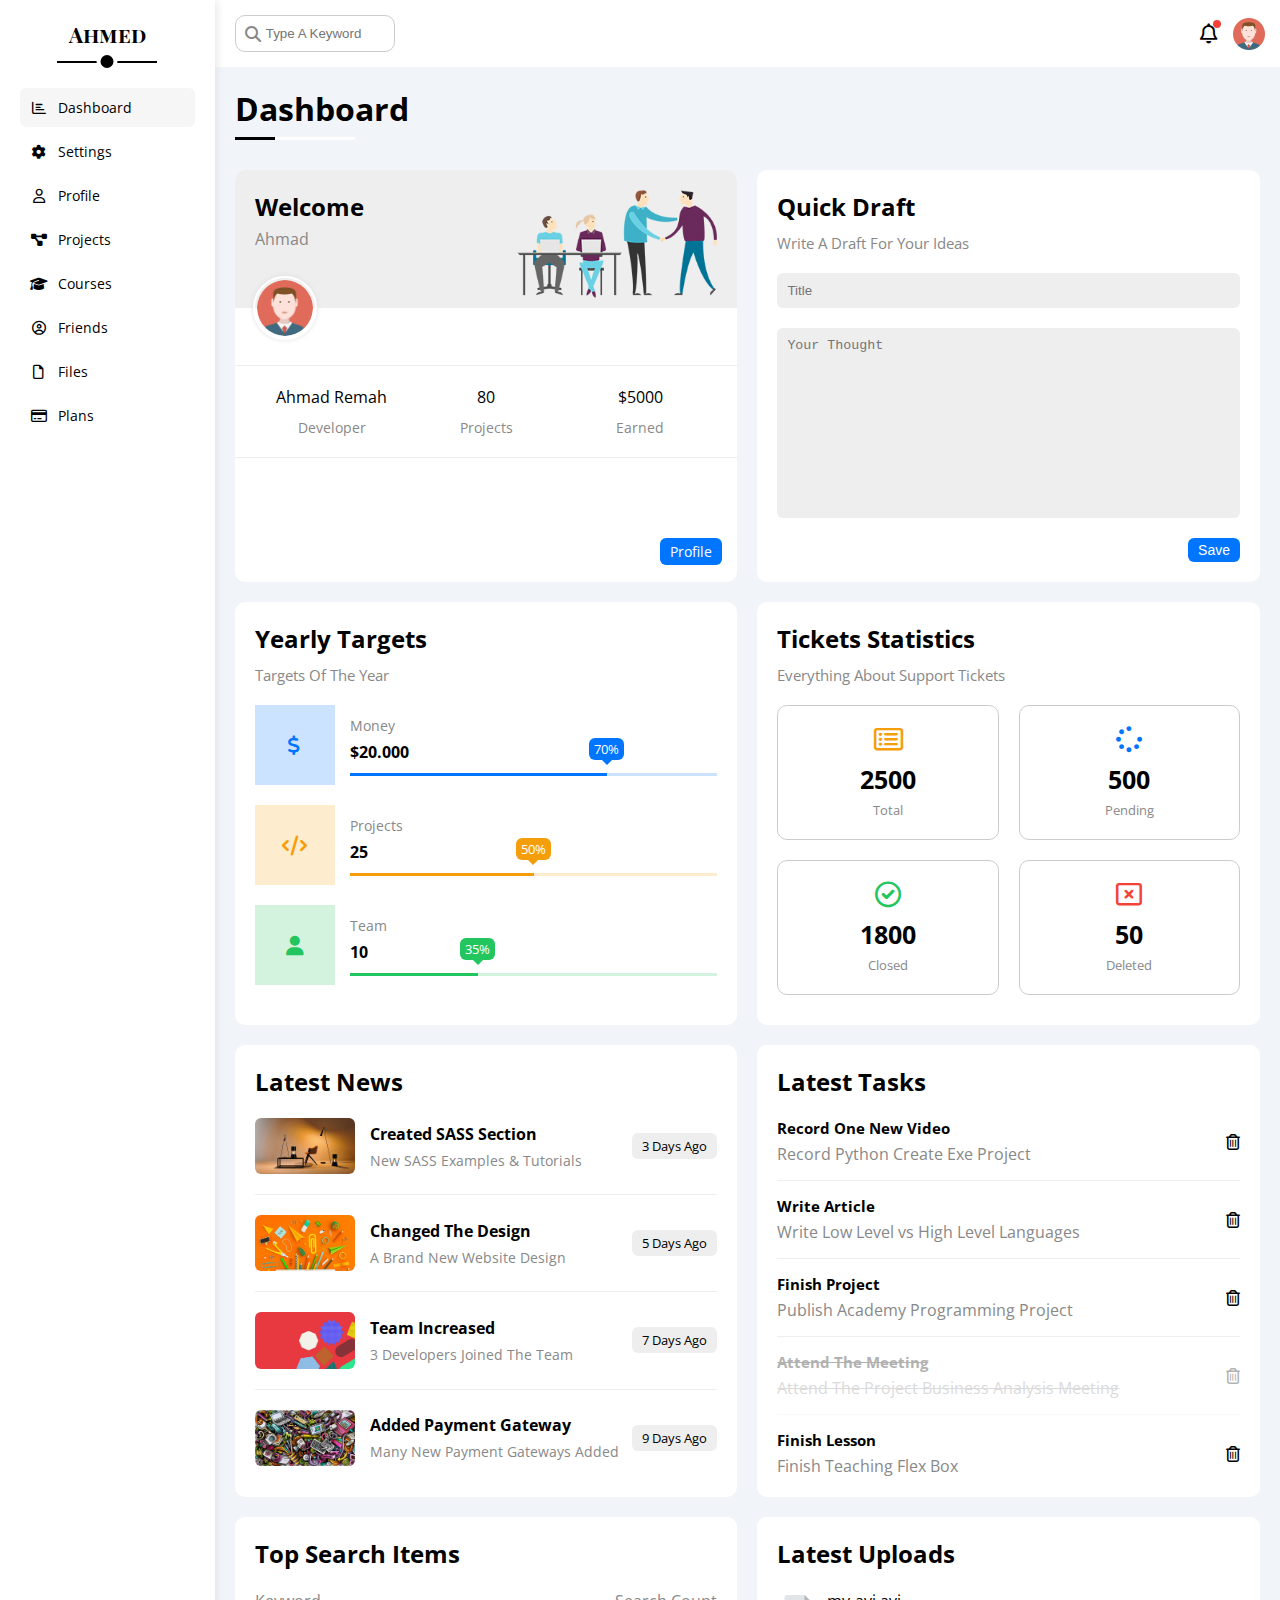
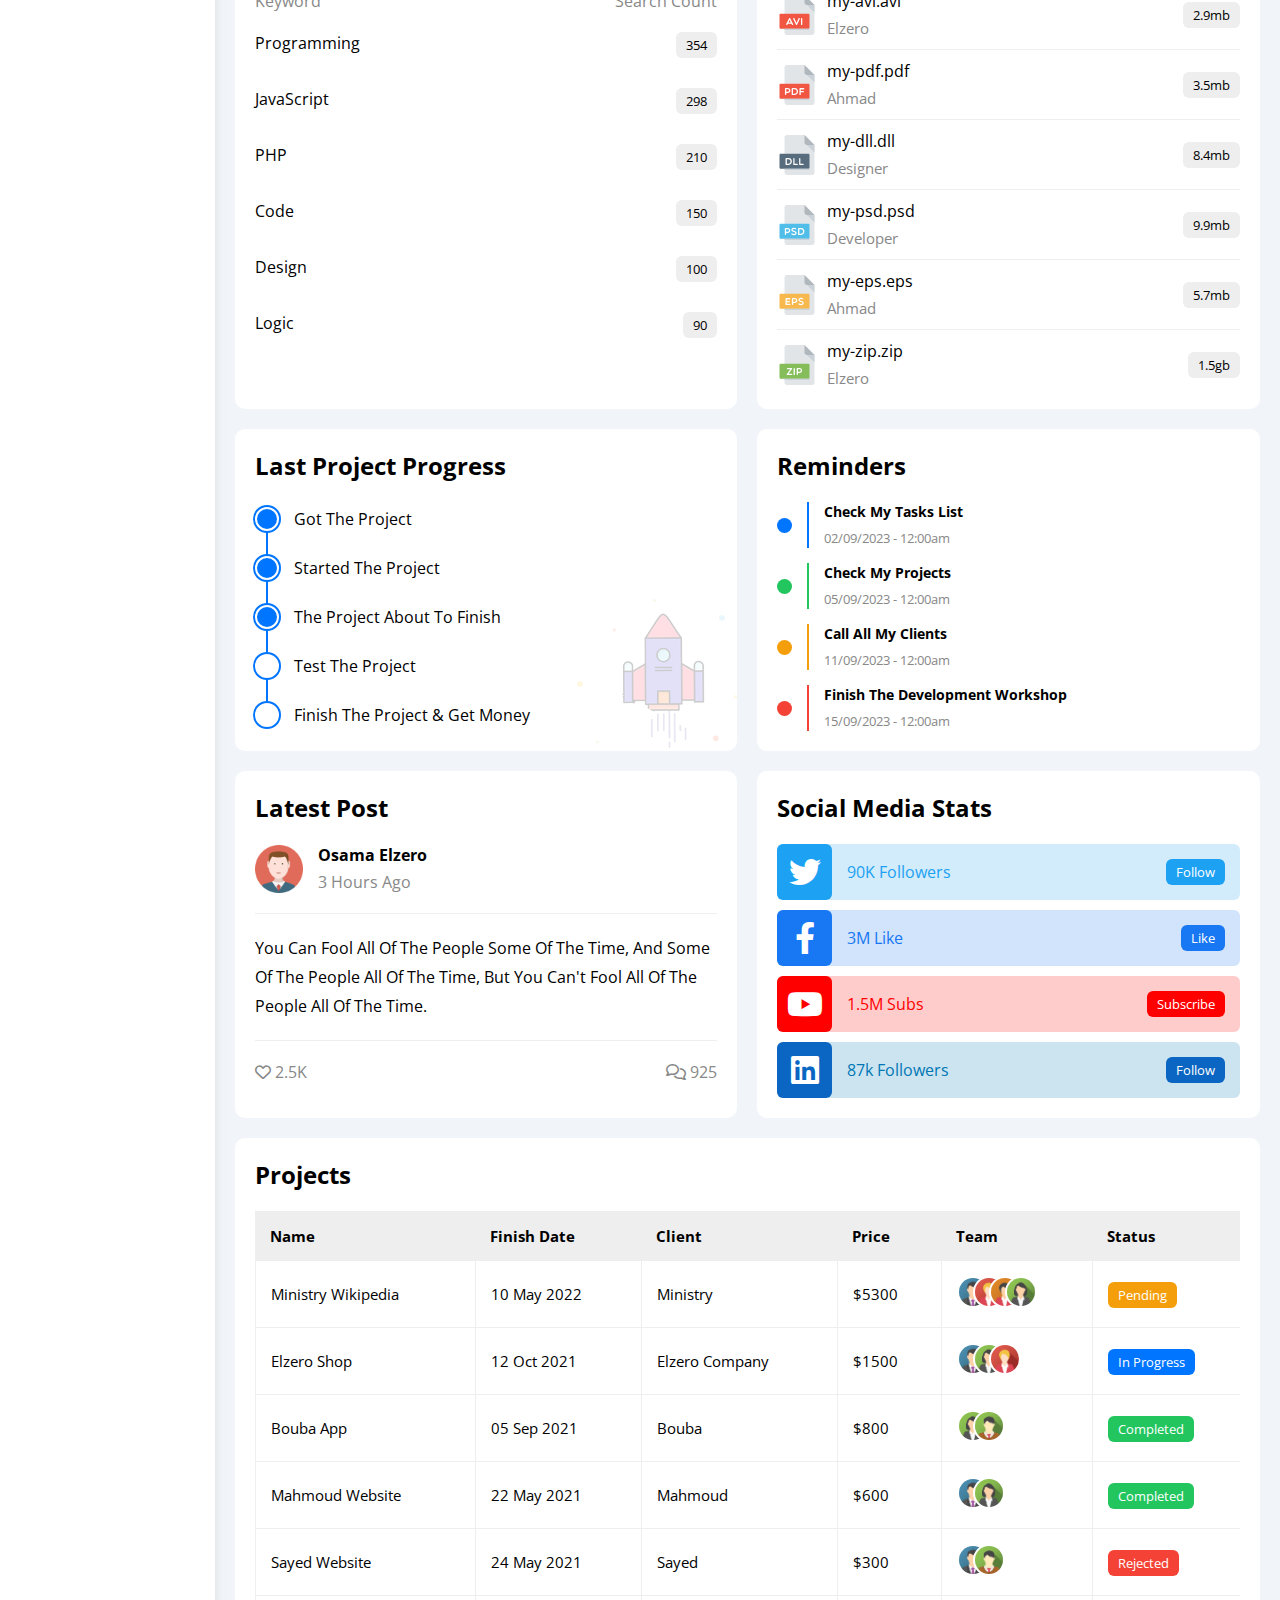
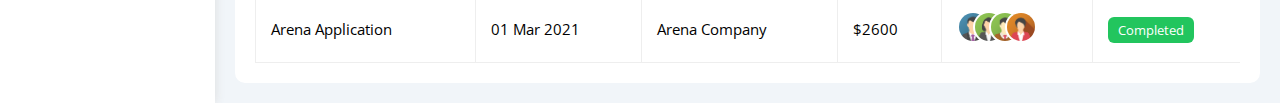
==== commit 02a8d524: "Update" ====
--- a/index.html
+++ b/index.html
@@ -101,7 +101,7 @@
                     <div class="intro p-20 d-flex space-between bg-eee">
                         <div>
                             <h2 class="m-0">Welcome</h2>
-                            <p class="c-gray mt-5">Ahmad</p>
+                            <p class="c-grey mt-5">Ahmad</p>
                         </div>
                         <img src="images/welcome.png" alt="" class="hide-mobile">
                     </div>
@@ -110,13 +110,13 @@
 
                     <div class="body txt-c d-flex block-mobile mt-20 mb-20 p-20">
                         <div>Ahmad Remah
-                            <span class="d-block c-gray fs-14 mt-10">Developer</span>
+                            <span class="d-block c-grey fs-14 mt-10">Developer</span>
                         </div>
                         <div>80
-                            <span class="d-block c-gray fs-14 mt-10">Projects</span>
+                            <span class="d-block c-grey fs-14 mt-10">Projects</span>
                         </div>
                         <div>$5000
-                            <span class="d-block c-gray fs-14 mt-10">Earned</span>
+                            <span class="d-block c-grey fs-14 mt-10">Earned</span>
                         </div>
 
                     </div>
@@ -128,7 +128,7 @@
                 <!-- Start Quick Draft Widget -->
                 <div class="quick-draft main-format">
                     <h2 class="mt-0 mb-10">Quick Draft</h2>
-                    <p class="mt-0 mb-20 c-gray fs-15">Write A Draft For Your Ideas</p>
+                    <p class="mt-0 mb-20 c-grey fs-15">Write A Draft For Your Ideas</p>
                     <form>
                         <input class="d-block mb-20 w-full p-10 b-none bg-eee rad-6" type="text" placeholder="Title">
                         <textarea class="d-block mb-20 w-full p-10 b-none bg-eee rad-6" placeholder="Your Thought"></textarea>
@@ -140,14 +140,14 @@
                 <!-- Start Targets -->
                 <div class="targets main-format">
                     <h2 class="mt-0 mb-10">Yearly Targets</h2>
-                    <p class="c-gray fs-15 mt-0 mb-20">Targets Of The Year</p>
+                    <p class="c-grey fs-15 mt-0 mb-20">Targets Of The Year</p>
                     <div class="target-row money mb-20 c-flex">
                         <div class="icon c-flex">
                             <i class="fa-solid fa-dollar-sign fa-lg c-blue"></i>
                         </div>
 
                         <div class="details">
-                            <span class="fs-14 c-gray">Money</span>
+                            <span class="fs-14 c-grey">Money</span>
                             <span class="d-block mt-5 mb-10 fw-b">$20.000</span>
                             <div class="progress p-relative">
                                 <span class="bg-blue money c-white"  style="width: 70%">
@@ -163,7 +163,7 @@
                         </div>
 
                         <div class="details">
-                            <span class="fs-14 c-gray">Projects</span>
+                            <span class="fs-14 c-grey">Projects</span>
                             <span class="d-block mt-5 mb-10 fw-b">25</span>
                             <div class="progress p-relative">
                                 <span class="bg-orange projects c-white" style="width: 50%">
@@ -179,7 +179,7 @@
                         </div>
 
                         <div class="details">
-                            <span class="fs-14 c-gray">Team</span>
+                            <span class="fs-14 c-grey">Team</span>
                             <span class="d-block mt-5 mb-10 fw-b">10</span>
                             <div class="progress p-relative">
                                 <span class="bg-green team c-white"  style="width: 35%">
@@ -194,8 +194,8 @@
                 <!-- Start Tickets -->
                 <div class="tickets main-format">
                     <h2 class="mt-0 mb-10">Tickets Statistics</h2>
-                    <p class="c-gray fs-15 mt-0 mb-20">Everything About Support Tickets</p>
-                    <div class="d-flex txt-c f-wrap gap-20 c-gray">
+                    <p class="c-grey fs-15 mt-0 mb-20">Everything About Support Tickets</p>
+                    <div class="d-flex txt-c f-wrap gap-20 c-grey">
                         <div class="box p-20 rad-10 fs-13">
                         <i class="fa-regular fa-rectangle-list fa-2x mb-10 c-orange"></i>
                             <span class="d-block fs-25 fw-b mb-5 c-black">2500</span>
@@ -231,7 +231,7 @@
                             <img src="images/news-01.png" alt="">
                             <div class="info">
                                 <h3>Created SASS Section</h3>
-                                <p class="c-gray fs-14 m-0">New SASS Examples & Tutorials</p>
+                                <p class="c-grey fs-14 m-0">New SASS Examples & Tutorials</p>
                             </div>
                             <div class="btn-shape bg-eee fs-13 lable">3 Days Ago</div>
                         </div>
@@ -240,7 +240,7 @@
                             <img src="images/news-02.png" alt="">
                             <div class="info">
                                 <h3>Changed The Design</h3>
-                                <p class="c-gray fs-14 m-0">A Brand New Website Design</p>
+                                <p class="c-grey fs-14 m-0">A Brand New Website Design</p>
                             </div>
                             <div class="btn-shape bg-eee fs-13 lable">5 Days Ago</div>
                         </div>
@@ -249,7 +249,7 @@
                             <img src="images/news-03.png" alt="">
                             <div class="info">
                                 <h3>Team Increased</h3>
-                                <p class="c-gray fs-14 m-0">3 Developers Joined The Team</p>
+                                <p class="c-grey fs-14 m-0">3 Developers Joined The Team</p>
                             </div>
                             <div class="btn-shape bg-eee fs-13 lable">7 Days Ago</div>
                         </div>
@@ -258,7 +258,7 @@
                             <img src="images/news-04.png" alt="">
                             <div class="info">
                                 <h3>Added Payment Gateway</h3>
-                                <p class="c-gray fs-14 m-0">Many New Payment Gateways Added</p>
+                                <p class="c-grey fs-14 m-0">Many New Payment Gateways Added</p>
                             </div>
                             <div class="btn-shape bg-eee fs-13 lable">9 Days Ago</div>
                     </div>
@@ -271,7 +271,7 @@
                     <div class="task-row between-flex">
                         <div class="info">
                             <h3 class="mt-0 mb-5 fs-15">Record One New Video</h3>
-                            <p class="c-gray m-0">Record Python Create Exe Project</p>
+                            <p class="c-grey m-0">Record Python Create Exe Project</p>
                         </div>
                         <i class="fa-regular fa-trash-can delete"></i>
                     </div>
@@ -279,7 +279,7 @@
                     <div class="task-row between-flex">
                         <div class="info">
                             <h3 class="mt-0 mb-5 fs-15">Write Article</h3>
-                            <p class="c-gray m-0">Write Low Level vs High Level Languages</p>
+                            <p class="c-grey m-0">Write Low Level vs High Level Languages</p>
                         </div>
                         <i class="fa-regular fa-trash-can delete"></i>
                     </div>
@@ -287,7 +287,7 @@
                     <div class="task-row between-flex">
                         <div class="info">
                             <h3 class="mt-0 mb-5 fs-15">Finish Project</h3>
-                            <p class="c-gray m-0">Publish Academy Programming Project</p>
+                            <p class="c-grey m-0">Publish Academy Programming Project</p>
                         </div>
                         <i class="fa-regular fa-trash-can delete"></i>
                     </div>
@@ -295,7 +295,7 @@
                     <div class="task-row between-flex done">
                         <div class="info">
                             <h3 class="mt-0 mb-5 fs-15">Attend The Meeting</h3>
-                            <p class="c-gray m-0">Attend The Project Business Analysis Meeting</p>
+                            <p class="c-grey m-0">Attend The Project Business Analysis Meeting</p>
                         </div>
                         <i class="fa-regular fa-trash-can delete"></i>
                     </div>
@@ -303,7 +303,7 @@
                     <div class="task-row between-flex">
                         <div class="info">
                             <h3 class="mt-0 mb-5 fs-15">Finish Lesson</h3>
-                            <p class="c-gray m-0">Finish Teaching Flex Box</p>
+                            <p class="c-grey m-0">Finish Teaching Flex Box</p>
                         </div>
                         <i class="fa-regular fa-trash-can delete"></i>
                     </div>
@@ -313,7 +313,7 @@
                 <!-- Start Top Search -->
                 <div class="top-search main-format">
                     <h2 class="mt-0 mb-20">Top Search Items</h2>
-                    <div class="items-head c-gray d-flex space-between mb-20">
+                    <div class="items-head c-grey d-flex space-between mb-20">
                         <div class="">Keyword</div>
                         <div class="">Search Count</div>
                     </div>
@@ -359,7 +359,7 @@
                                 <img class="mr-10" src="images/avi.svg" alt="">
                                 <div class="">
                                     <span class="d-block mb-5">my-avi.avi</span>
-                                    <span class="c-gray fs-15">Elzero</span>
+                                    <span class="c-grey fs-15">Elzero</span>
                                 </div>
                             </div>
                             <div class="btn-shape bg-eee fs-13">2.9mb</div>
@@ -370,7 +370,7 @@
                                 <img class="mr-10" src="images/pdf.svg" alt="">
                                 <div class="">
                                     <span class="d-block mb-5">my-pdf.pdf</span>
-                                    <span class="c-gray fs-15">Ahmad</span>
+                                    <span class="c-grey fs-15">Ahmad</span>
                                 </div>
                             </div>
                             <div class="btn-shape bg-eee fs-13">3.5mb</div>
@@ -381,7 +381,7 @@
                                 <img class="mr-10" src="images/dll.svg" alt="">
                                 <div class="">
                                     <span class="d-block mb-5">my-dll.dll</span>
-                                    <span class="c-gray fs-15">Designer</span>
+                                    <span class="c-grey fs-15">Designer</span>
                                 </div>
                             </div>
                             <div class="btn-shape bg-eee fs-13">8.4mb</div>
@@ -392,7 +392,7 @@
                                 <img class="mr-10" src="images/psd.svg" alt="">
                                 <div class="">
                                     <span class="d-block mb-5">my-psd.psd</span>
-                                    <span class="c-gray fs-15">Developer</span>
+                                    <span class="c-grey fs-15">Developer</span>
                                 </div>
                             </div>
                             <div class="btn-shape bg-eee fs-13">9.9mb</div>
@@ -403,7 +403,7 @@
                                 <img class="mr-10" src="images/eps.svg" alt="">
                                 <div class="">
                                     <span class="d-block mb-5">my-eps.eps</span>
-                                    <span class="c-gray fs-15">Ahmad</span>
+                                    <span class="c-grey fs-15">Ahmad</span>
                                 </div>
                             </div>
                             <div class="btn-shape bg-eee fs-13">5.7mb</div>
@@ -414,7 +414,7 @@
                                 <img class="mr-10" src="images/zip.svg" alt="">
                                 <div class="">
                                     <span class="d-block mb-5">my-zip.zip</span>
-                                    <span class="c-gray fs-15">Elzero</span>
+                                    <span class="c-grey fs-15">Elzero</span>
                                 </div>
                             </div>
                             <div class="btn-shape bg-eee fs-13">1.5gb</div>
@@ -448,7 +448,7 @@
                             <span class="bg-blue d-block rad-half key mr-15"></span>
                             <div class="pl-15 blue">
                                 <p class="fw-b fs-14 mt-0 mb-5">Check My Tasks List</p>
-                                <span class="c-gray fs-13">02/09/2023 - 12:00am</span>
+                                <span class="c-grey fs-13">02/09/2023 - 12:00am</span>
                             </div>
                         </li>
 
@@ -456,7 +456,7 @@
                             <span class="bg-green d-block rad-half key mr-15"></span>
                             <div class="pl-15 green">
                                 <p class="fw-b fs-14 mt-0 mb-5">Check My Projects</p>
-                                <span class="c-gray fs-13">05/09/2023 - 12:00am</span>
+                                <span class="c-grey fs-13">05/09/2023 - 12:00am</span>
                             </div>
                         </li>
                         
@@ -464,7 +464,7 @@
                             <span class="bg-orange d-block rad-half key mr-15"></span>
                             <div class="pl-15 orange">
                                 <p class="fw-b fs-14 mt-0 mb-5">Call All My Clients</p>
-                                <span class="c-gray fs-13">11/09/2023 - 12:00am</span>
+                                <span class="c-grey fs-13">11/09/2023 - 12:00am</span>
                             </div>
                         </li>
                         
@@ -472,7 +472,7 @@
                             <span class="bg-red d-block rad-half key mr-15"></span>
                             <div class="pl-15 red">
                                 <p class="fw-b fs-14 mt-0 mb-5">Finish The Development Workshop</p>
-                                <span class="c-gray fs-13">15/09/2023 - 12:00am</span>
+                                <span class="c-grey fs-13">15/09/2023 - 12:00am</span>
                             </div>
                         </li>
                         
@@ -487,7 +487,7 @@
                         <img class="avatar mr-15" src="images/avatar.png" alt="">
                         <div class="info ml-5">
                             <span class="d-block fw-b mb-5">Osama Elzero</span>
-                            <span class="c-gray">3 Hours Ago</span>
+                            <span class="c-grey">3 Hours Ago</span>
                         </div>
 
                     </div>
@@ -497,7 +497,7 @@
                         but you can't fool all of the people all of the time. 
                     </div>
 
-                    <div class="post-stats between-flex c-gray">
+                    <div class="post-stats between-flex c-grey">
                         <div>
                             <i class="fa-regular fa-heart"></i>
                             <span>2.5K</span>
--- a/css/framework.css
+++ b/css/framework.css
@@ -58,13 +58,23 @@
   width: 100%;
 }
 
+.w-100 {
+  width: 100px;
+}
+
 .h-full {
   height: 100%;
 }
 
+.h-100 {
+  height: 100px;
+}
+
 .w-fit {
   width: fit-content;
 }
+
+
 /* End Dimensions */
 
 /* Start Color */
@@ -182,6 +192,10 @@
 
 .mt-10 {
   margin-top: 10px;
+}
+
+.mt-15 {
+  margin-top: 15px;
 }
 
 .mt-20 {
@@ -291,6 +305,10 @@
 
 .border-ccc {
   border: 1px solid #ccc;
+}
+
+.border-eee {
+  border: 1px solid #eee;
 }
 /* End Border */
 
--- a/css/master.css
+++ b/css/master.css
@@ -998,6 +998,11 @@
 /* Start Profile */
 
 @media (max-width: 767px) {
+    .profile-page {
+        margin-left: 10px;
+        margin-right: 10px;
+    }
+
     .profile-page .overview {
         flex-direction: column;
     } 
@@ -1086,6 +1091,13 @@
 
 
 /* ----------------------------- */
+@media (max-width: 767px) {
+    .profile-page .other-data {
+      flex-direction: column;
+      margin-top: 10px;
+    }
+}
+
 .profile-page .other-data .my-skills {
     flex-grow: 1;
 }
@@ -1144,6 +1156,12 @@
     flex-grow: 1.5;
 }
 
+@media (max-width: 767px) {
+    .latest-activities {
+        margin-top: -10px;
+    }
+}
+
 .latest-activities .activity:not(:last-of-type) {
     border-bottom: 1px solid #eee;
     padding-bottom: 20px;
@@ -1156,10 +1174,29 @@
     margin-right: 10px;
 }
 
-.latest-activities .activity .date {
-    text-align: end;
-    margin-left: auto;
-}
+@media (min-width: 768px) {
+    .profile-page .activity .date {
+      margin-left: auto;
+      text-align: right;
+    }
+}
+
+@media (max-width: 767px) {
+    .profile-page .activity {
+      flex-direction: column;
+    }
+
+    .profile-page .activity .date {
+        margin-top: 15px;
+    }
+
+    .profile-page .activity img {
+        margin-right: 0;
+        margin-bottom: 15px;
+    }
+    
+}
+
 /* End Profile */
 
 /* Start Projects */
@@ -1167,8 +1204,13 @@
     grid-template-columns: repeat(auto-fill, minmax(500px, 1fr));
 }
 
-.projects-page .project {
-
+@media (max-width: 767px) {
+    .projects-page {
+      grid-template-columns: minmax(200px, 1fr);
+      margin-left: 10px;
+      margin-right: 10px;
+      gap: 10px;
+    }
 }
 
 .projects-page .project .date {
@@ -1179,7 +1221,7 @@
 
 .projects-page .project .team {
     position: relative;
-    min-height: 80px;
+    min-height: 60px;
 }
 
 .projects-page .project .team a {
@@ -1226,9 +1268,22 @@
     padding-top: 15px;
 }
 
+@media (max-width: 767px) {
+  .projects-page .project .do {
+    flex-direction: column;
+  }
+}
+
 .projects-page .project .do span {
     margin-left: 5px;
     padding: 3px 8px;
+    width: fit-content;
+}
+
+@media (max-width: 767px) {
+    .projects-page .project .do span:not(:last-child) {
+      margin-bottom: 10px;
+    }
 }
 
 .projects-page .project .info {
@@ -1236,6 +1291,7 @@
     margin-top: 15px;
     padding-top: 15px;
 }
+
 
 .projects-page .project .info .prog {
     position: relative;
@@ -1259,11 +1315,29 @@
     -ms-border-radius: 6px;
     -o-border-radius: 6px;
 }
+
+@media (max-width: 767px) {
+    .projects-page .project .info {
+      flex-direction: column;
+    }
+
+    .projects-page .project .prog {
+        margin-bottom: 10px;
+      }
+}
 /* End Projects */
 
 /* Start Courses */
 .courses-page {
     grid-template-columns: repeat(auto-fill, minmax(300px, 1fr));
+}
+
+@media (max-width: 767px) {
+    .courses-page {
+        margin-left: 10px;
+        margin-right: 10px;
+        gap: 10px;
+    }
 }
 
 .courses-page .course {
@@ -1308,6 +1382,265 @@
 }
 /* End Courses */
 
+/* Start Friends */
+.friends-page {
+    grid-template-columns: repeat(auto-fill, minmax(300px, 1fr));
+}
+
+@media (max-width: 767px) {
+    .friends-page {
+      grid-template-columns: minmax(200px, 1fr);
+      margin-left: 10px;
+      margin-right: 10px;
+      gap: 10px;
+    }
+}
+
+.friends-page .contact {
+    position: absolute;
+    left: 10px;
+    top: 10px;
+}
+
+.friends-page .contact i {
+    color: #666;
+    font-size: 13px;
+    cursor: pointer;
+    padding: 10px;
+    background-color: #eee;
+    border-radius: 50%;
+    -webkit-border-radius: 50%;
+    -moz-border-radius: 50%;
+    -ms-border-radius: 50%;
+    -o-border-radius: 50%;
+    transition: 0.3;
+    -webkit-transition: 0.3;
+    -moz-transition: 0.3;
+    -ms-transition: 0.3;
+    -o-transition: 0.3;
+}
+
+.friends-page .contact i:hover {
+    background-color: var(--blue-color);
+    color: white;
+}
+
+.friends-page .friend .icons {
+    border-top: 1px solid #eee;
+    border-bottom: 1px solid #eee;
+    padding-top: 15px;
+    padding-bottom: 15px;
+    margin-top: 15px;
+    margin-bottom: 15px;
+}
+
+.friends-page .friend .icons i {
+    margin-right: 5px;
+}
+
+.friends-page .friend .icons .vip {
+    position: absolute;
+    right: 0;
+    top: 50%;
+    font-size: 40px;
+    opacity: 0.2;
+    cursor: default;
+    transform: translateY(-50%);
+    -webkit-transform: translateY(-50%);
+    -moz-transform: translateY(-50%);
+    -ms-transform: translateY(-50%);
+    -o-transform: translateY(-50%);
+}
+/* End Friends */
+
+/* Start Files */
+.files-page {
+    flex-direction: row-reverse;
+    align-items: flex-start;
+}
+
+.files-page .files-stats {
+    min-width: 260px;
+}
+
+.files-page .files-stats .icon {
+    width: 40px;
+    height: 40px;
+    margin-right: 10px;
+    border-radius: 4px;
+    -webkit-border-radius: 4px;
+    -moz-border-radius: 4px;
+    -ms-border-radius: 4px;
+    -o-border-radius: 4px;
+}
+
+.files-page .files-stats .blue {
+    background-color: rgb(0 117 255 / 20%);
+}
+
+.files-page .files-stats .green {
+    background-color: rgb(34 197 94 / 20%);
+}
+
+.files-page .files-stats .red {
+    background-color: rgb(244 67 54 / 20%);
+}
+
+.files-page .files-stats .orange {
+    background-color: rgb(245 158 11 / 20%);
+}
+
+.files-page .files-stats .size {
+    margin-left: auto;
+}
+
+.files-page .files-stats .upload {
+    margin: 15px auto 0;
+    padding: 10px 15px;
+    transition: 0.3s;
+}
+
+.files-page .files-stats .upload:hover {
+    background-color: var(--blue-alt-color);
+}
+
+.files-page .files-stats .upload:hover > i {
+    animation: go-up 0.8s infinite;
+    -webkit-animation: go-up 0.8s infinite;
+}
+
+.files-page .files-content {
+    grid-template-columns: repeat(auto-fill, minmax(200px, 1fr));
+    flex: 1;
+}
+
+.files-page .file .icon img {
+    width: 64px;
+    height: 64px;
+    transition: 0.3s;
+    -webkit-transition: 0.3s;
+    -moz-transition: 0.3s;
+    -ms-transition: 0.3s;
+    -o-transition: 0.3s;
+}
+
+.files-page .file:hover .icon img {
+    transform: rotate(6deg);
+    -webkit-transform: rotate(6deg);
+    -moz-transform: rotate(6deg);
+    -ms-transform: rotate(6deg);
+    -o-transform: rotate(6deg);
+}
+
+.files-page .file .info {
+    border-top: 1px solid #eee;
+    margin-top: 10px;
+    padding-top: 10px;
+}
+
+@media (max-width: 767px) {
+    .files-page {
+        flex-direction: column;
+        align-items: normal;
+        margin-left: 10px;
+        margin-right: 10px;
+        gap: 10px;
+    }
+
+    .files-page .files-content {
+        gap: 10px;
+    }
+}
+
+/* End Files */
+
+/* Start Plans */
+.plans-page {
+    grid-template-columns: repeat(auto-fill, minmax(450px, 1fr));
+}
+
+@media (max-width: 767px) {
+    .plans-page {
+        grid-template-columns: repeat(auto-fill, minmax(250px, 1fr));
+        margin-left: 10px;
+        margin-right: 10px;
+        gap: 10px;
+    }
+}
+
+.plans-page .plan .top {
+    border: 3px solid white;
+}
+
+.plans-page .green .top {
+    outline: 3px solid var(--green-color);
+}
+
+.plans-page .blue .top {
+    outline: 3px solid var(--blue-color);
+}
+
+.plans-page .orange .top {
+    outline: 3px solid var(--orange-color);
+}
+
+.plans-page .plan .price {
+    position: relative;
+    font-size: 40px;
+    margin: auto;
+}
+
+.plans-page .plan .price span {
+    position: absolute;
+    font-size: 25px;
+    top: 0;
+    left: -20px;
+}
+
+.plans-page .plan ul li {
+    display: flex;
+    align-items: center;
+    padding: 15px 0;
+    border-bottom: 1px solid #eee;
+}
+
+.plans-page .plan ul li {
+    font-size: 15px;
+}
+
+.plans-page .plan ul li i:not(.yes) {
+    color: var(--red-color);
+}
+
+.plans-page .plan ul li .yes {
+    color: var(--green-color);
+}
+
+.plans-page .plan ul li i:first-child {
+    font-size: 18px;
+    margin-right: 5px;
+} 
+
+.plans-page .plan ul li i:last-child {
+    margin-left: auto;
+    color: var(--grey-color);
+    cursor: pointer;  
+}
+
+@media (max-width: 767px) {
+    .plans-page .plan ul li i:last-child {
+        margin-right: 1px;
+    }
+}
+
+.plans-page .plan a {
+    font-size: 18px;
+    padding: 10px 50px;
+    margin: auto;
+}
+
+/* End Plans */
+
 
 /* Start Animations */
 @keyframes change-color {
@@ -1320,4 +1653,23 @@
         background-color: var(--blue-color);
     }
 }
+
+@keyframes go-up {
+    0%,
+    100% {
+        transform: translateY(0);
+        -webkit-transform: translateY(0);
+        -moz-transform: translateY(0);
+        -ms-transform: translateY(0);
+        -o-transform: translateY(0);
+}
+
+    50% {
+        transform: translateY(-5px);
+        -webkit-transform: translateY(-5px);
+        -moz-transform: translateY(-5px);
+        -ms-transform: translateY(-5px);
+        -o-transform: translateY(-5px);
+}
+}
 /* End Animations */